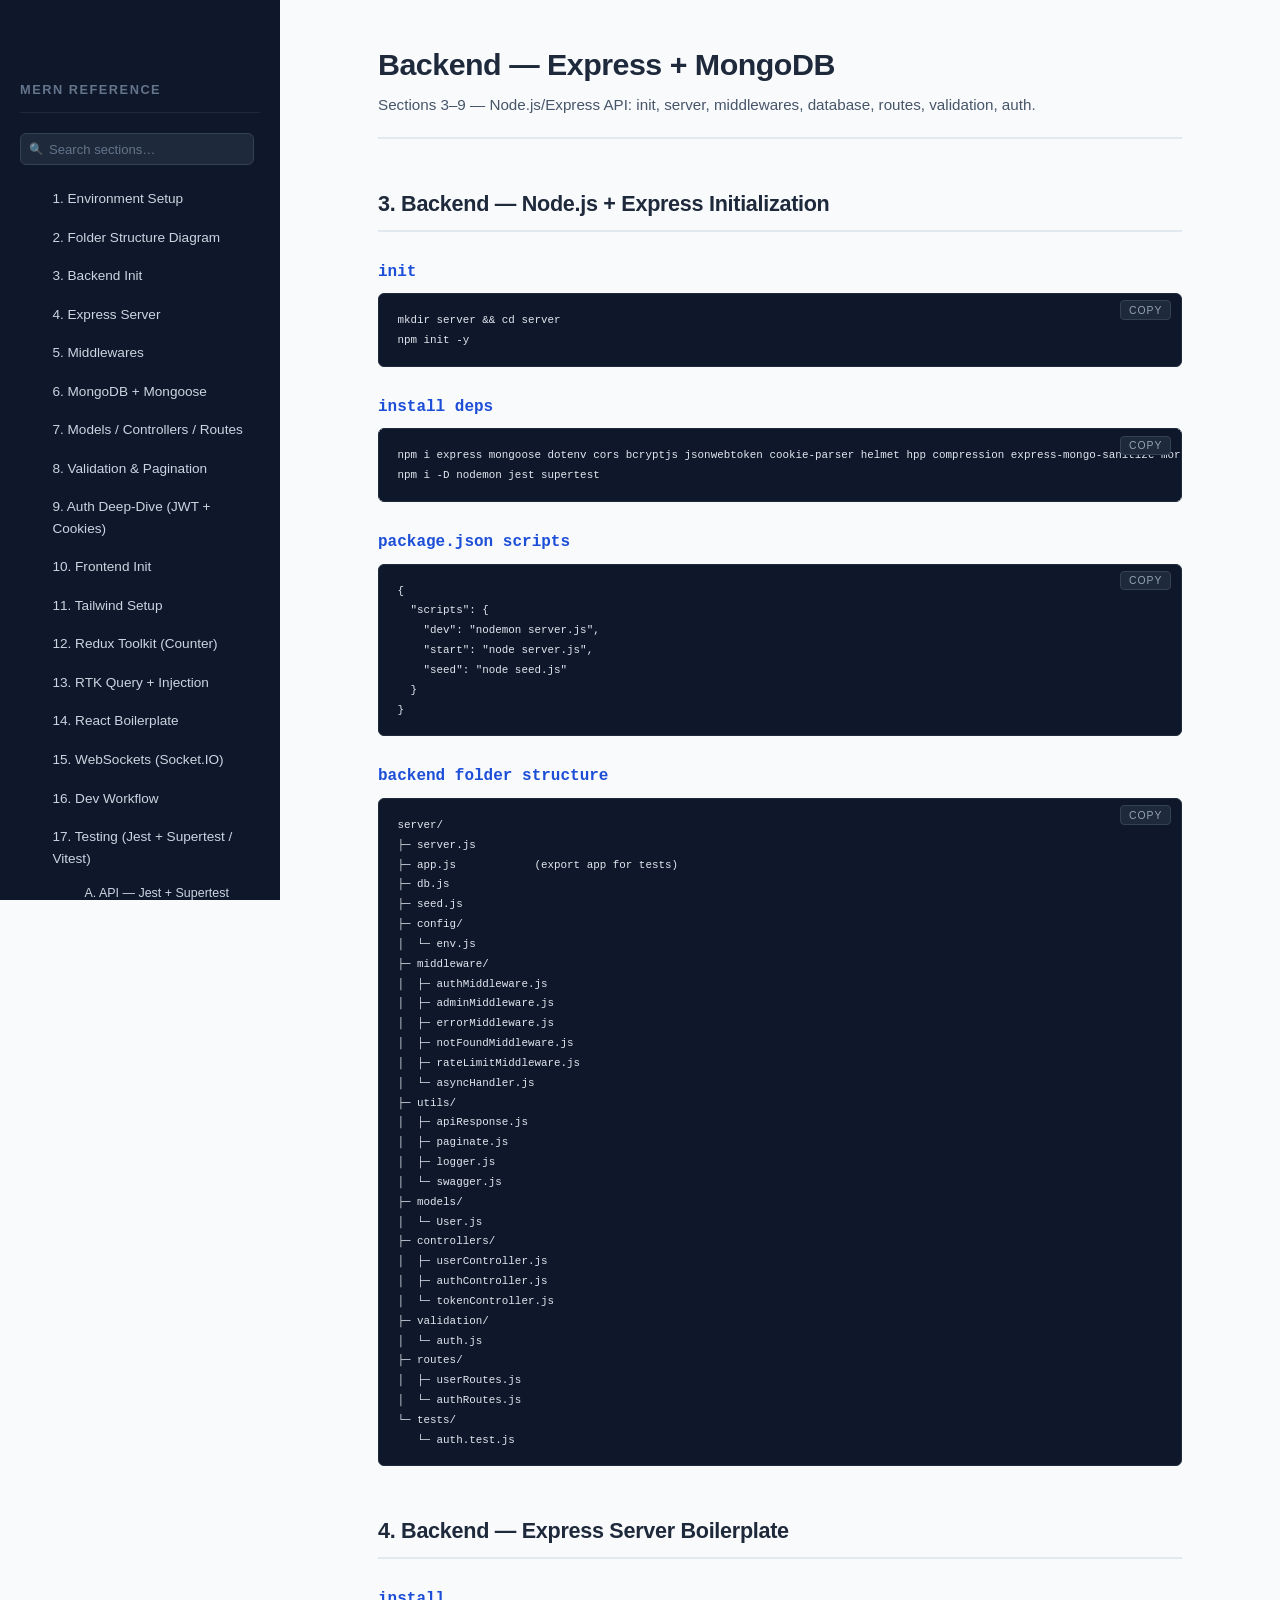
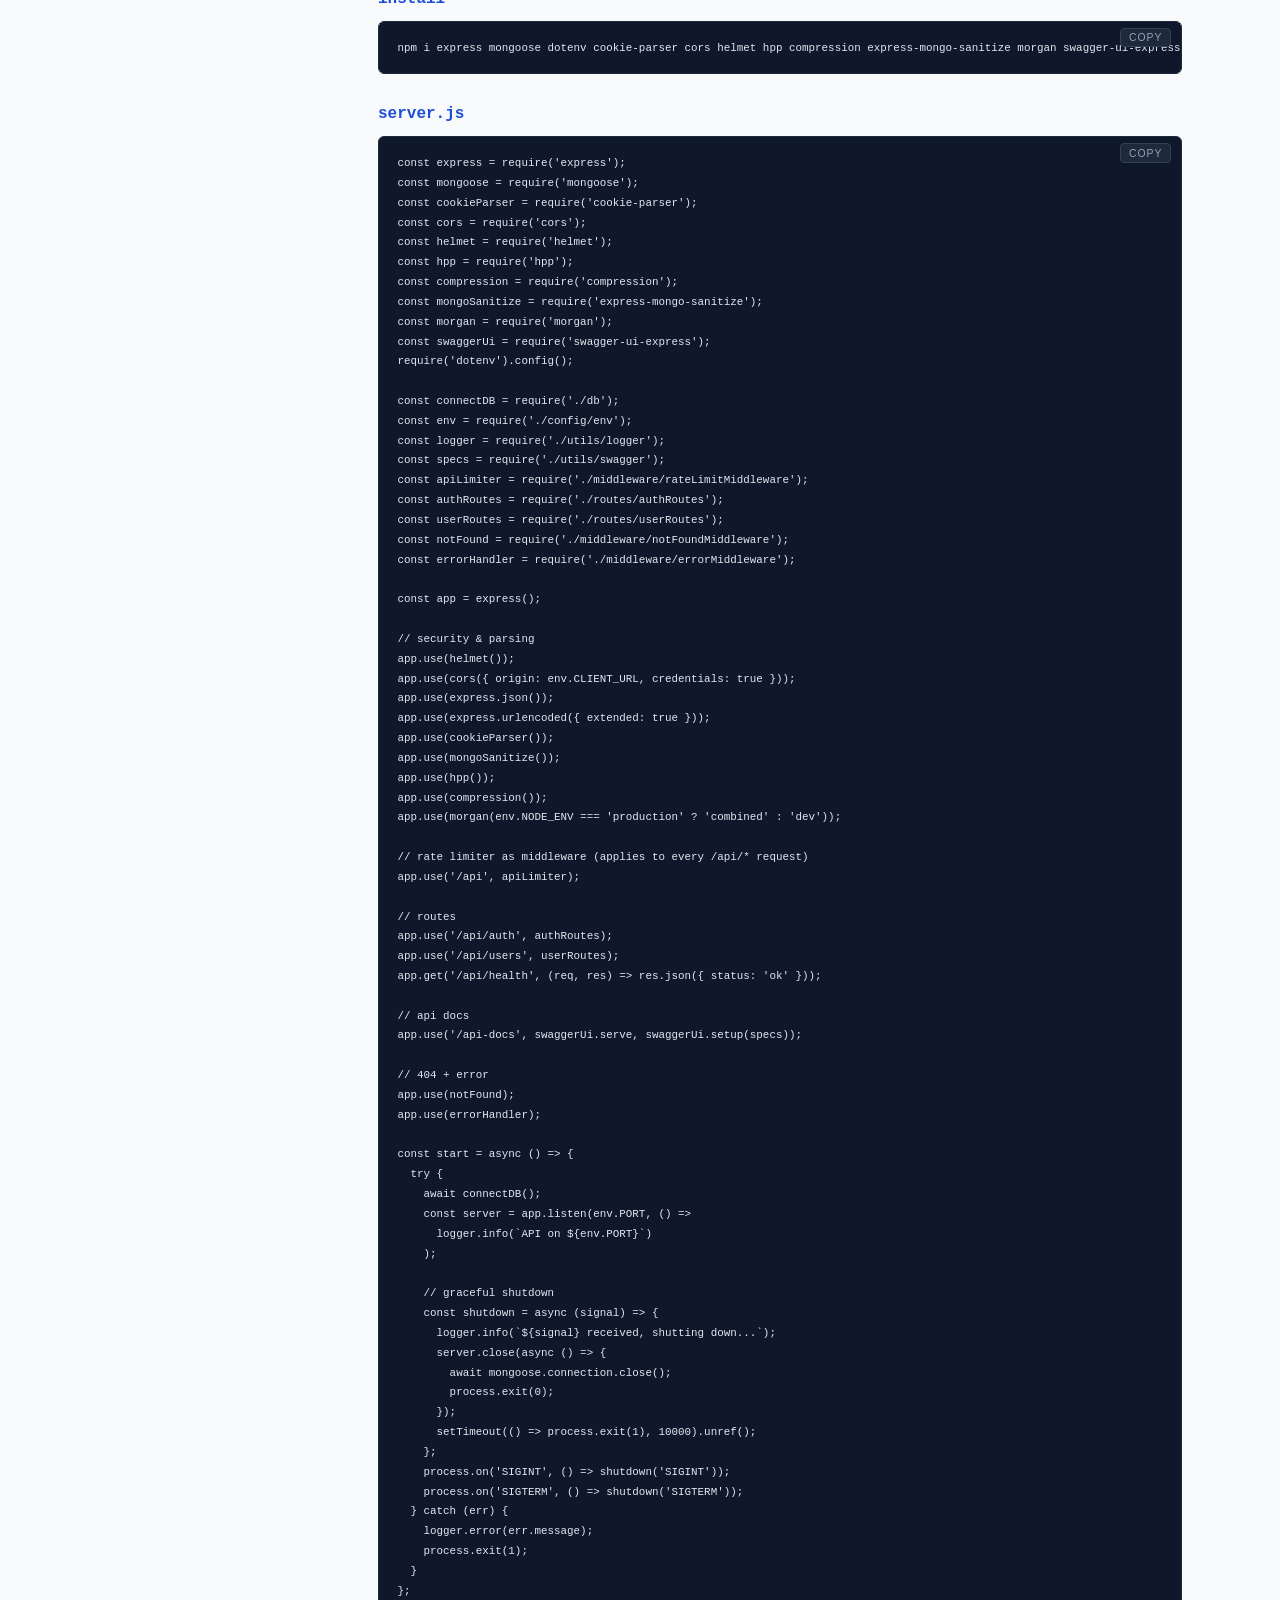
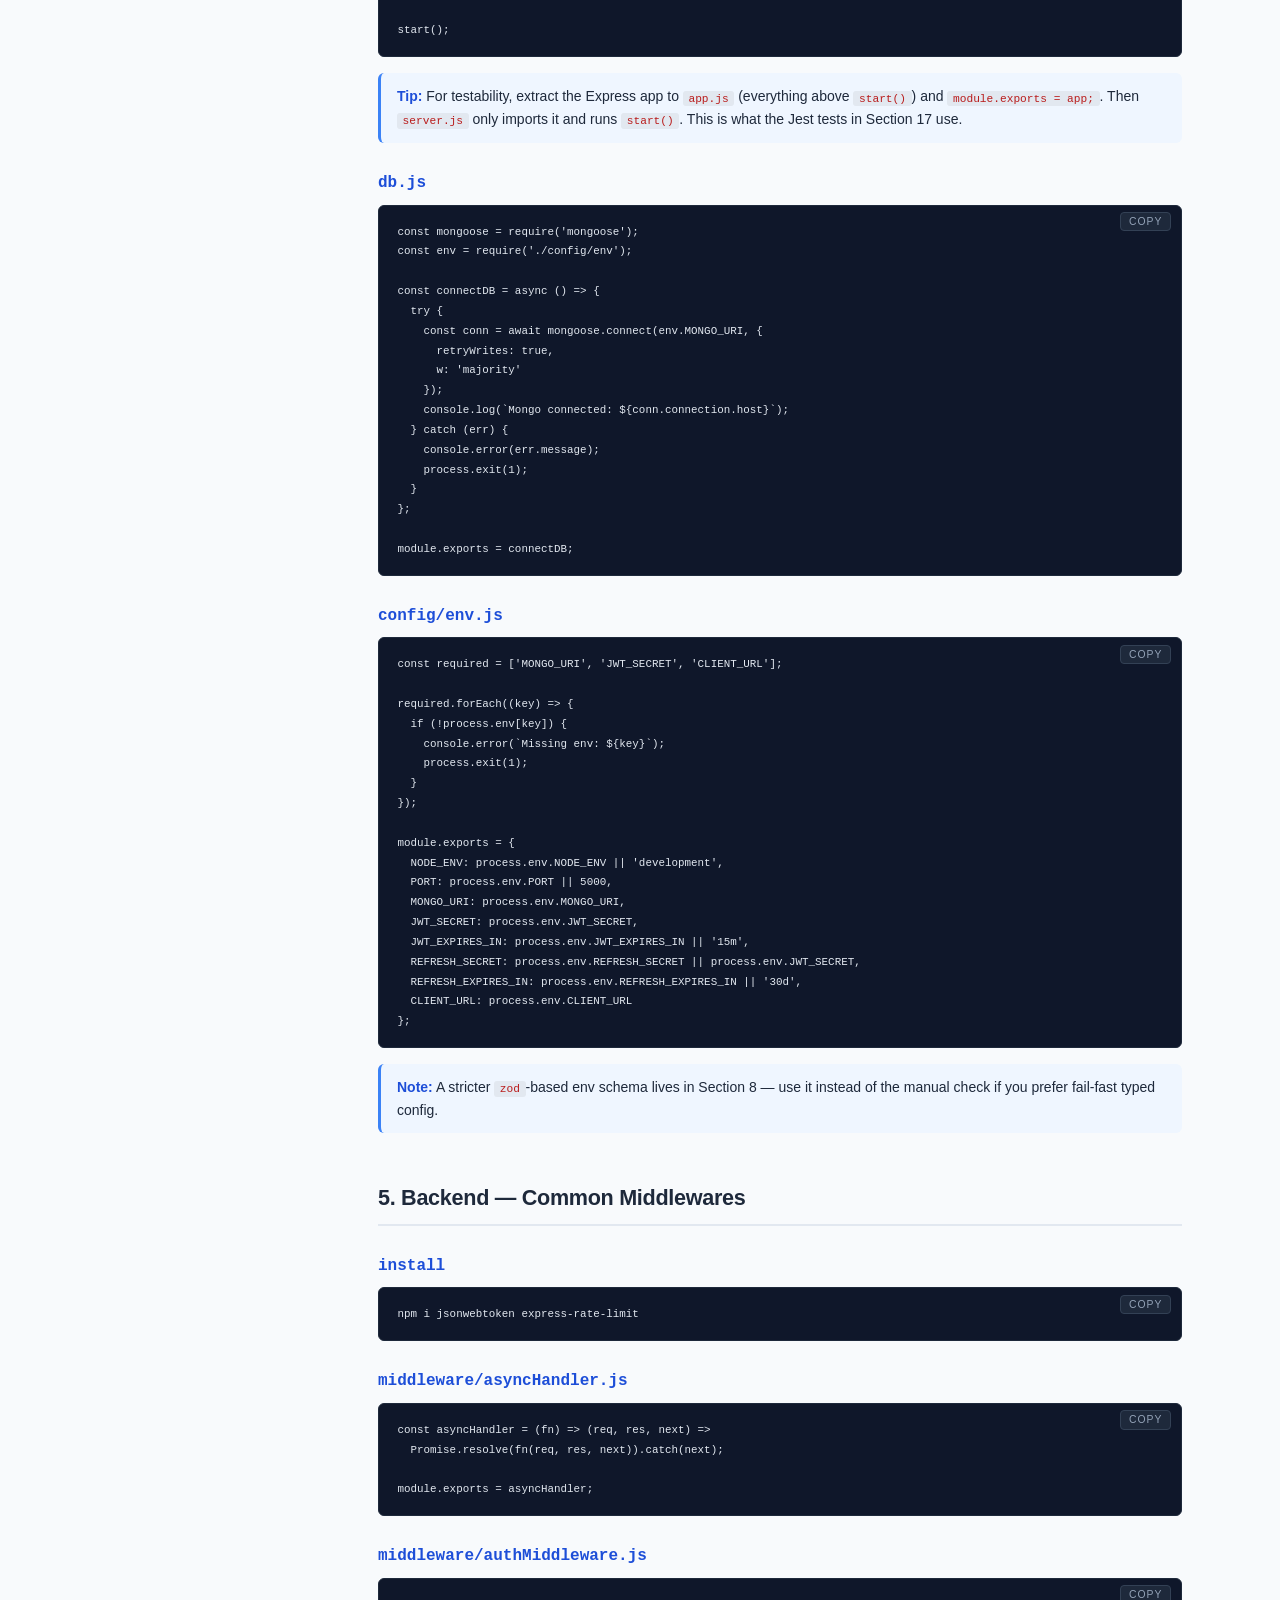
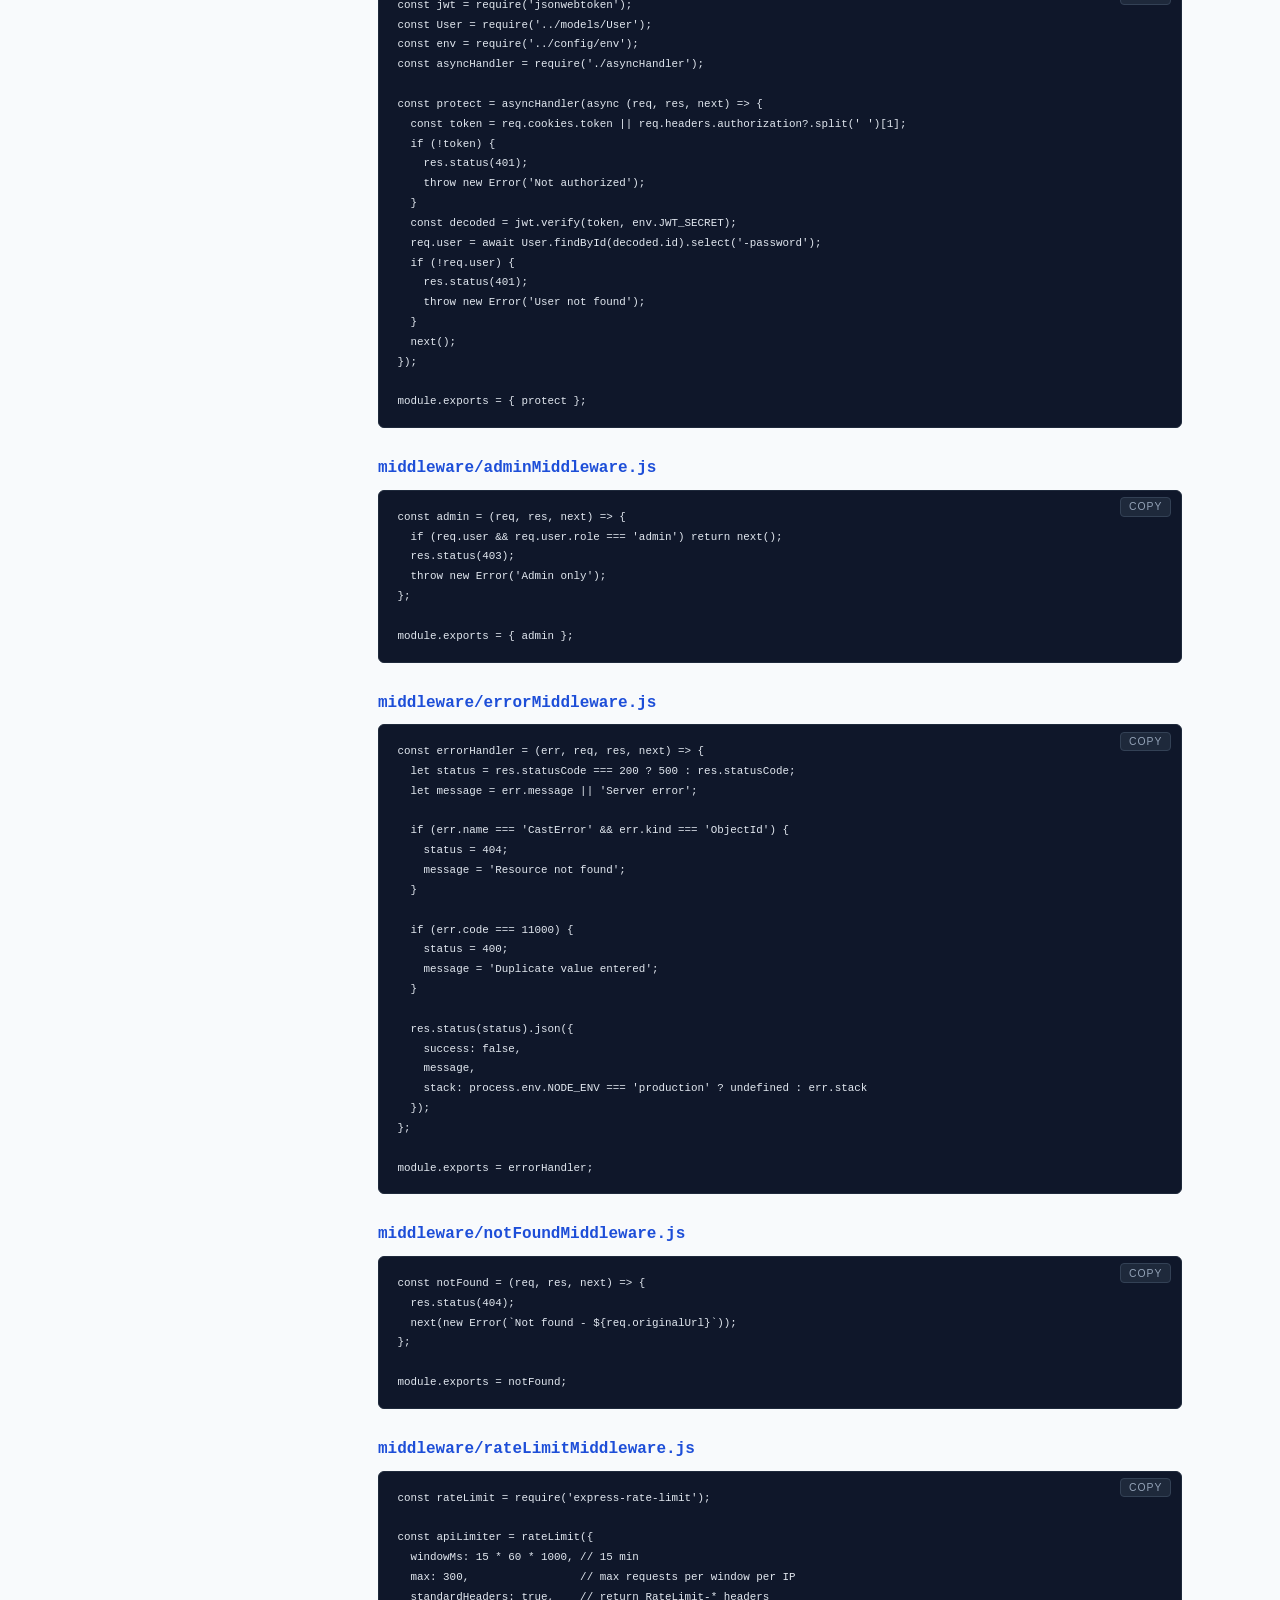
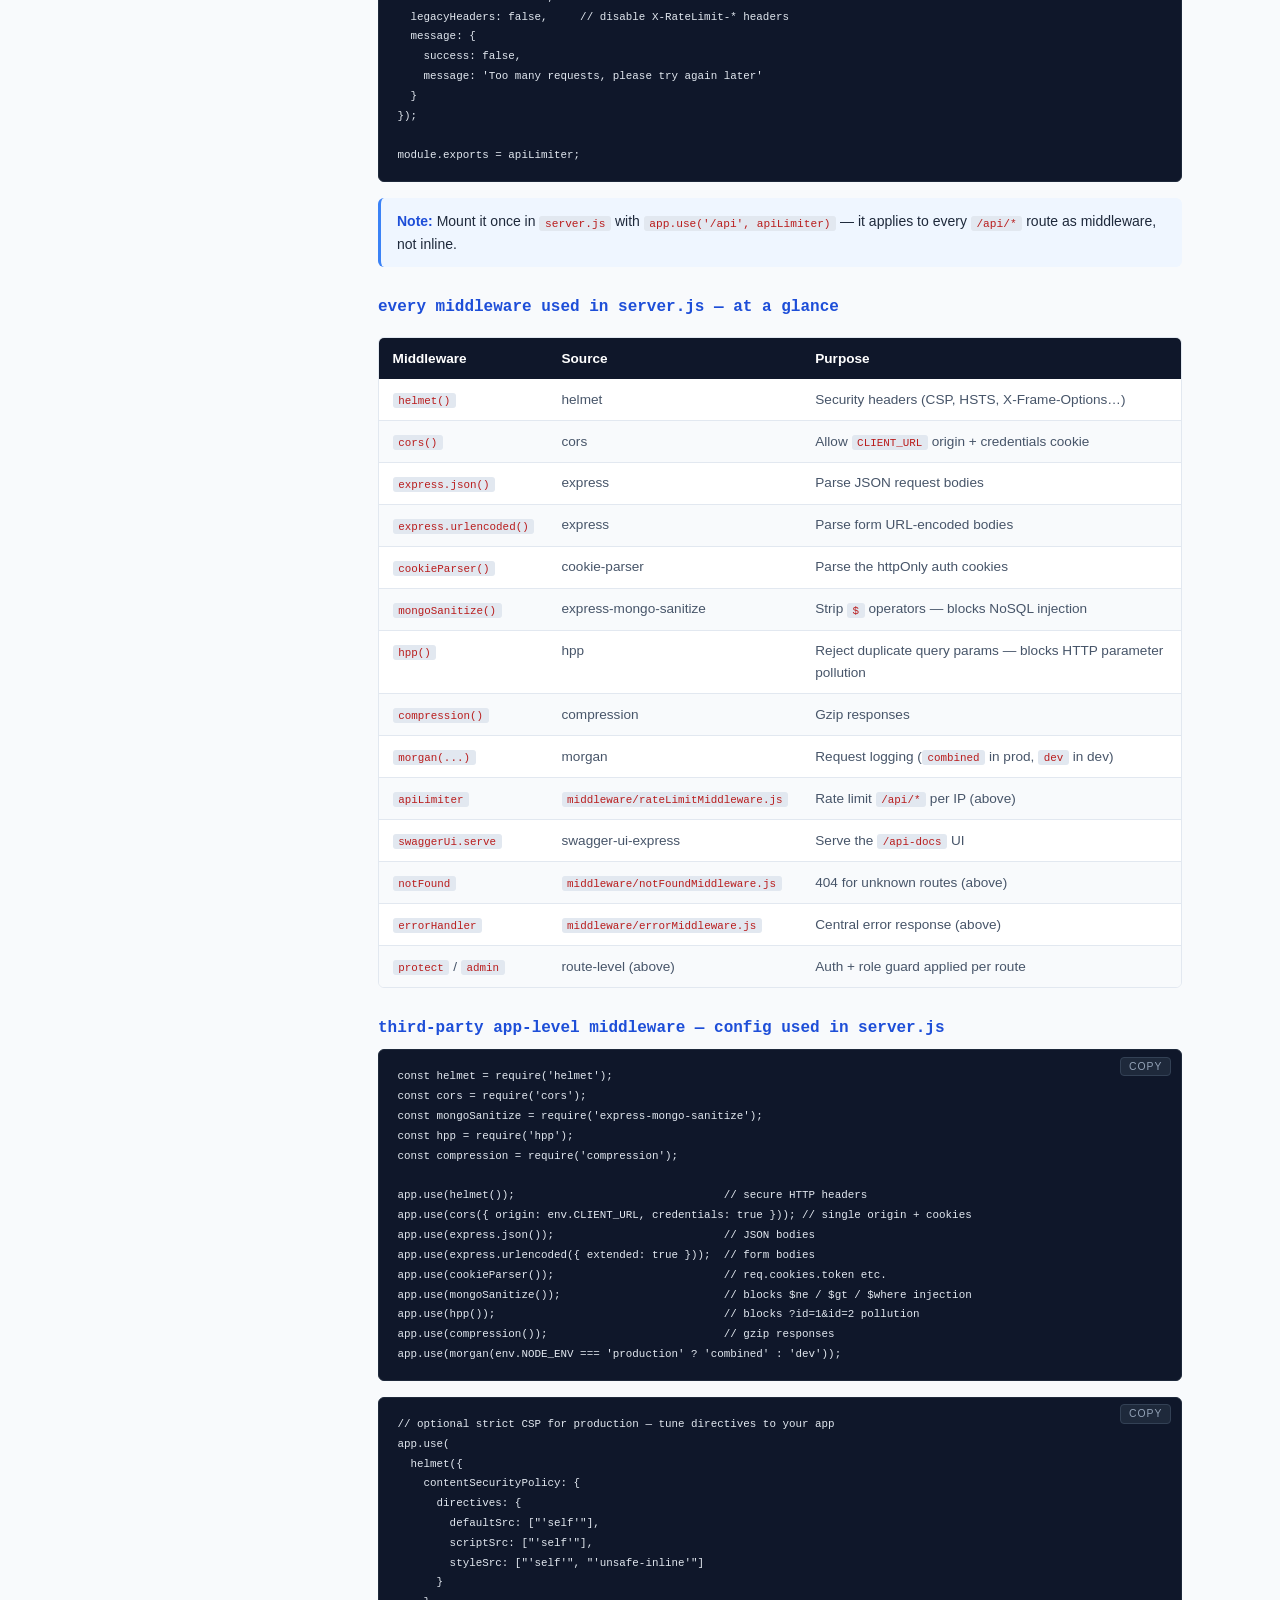
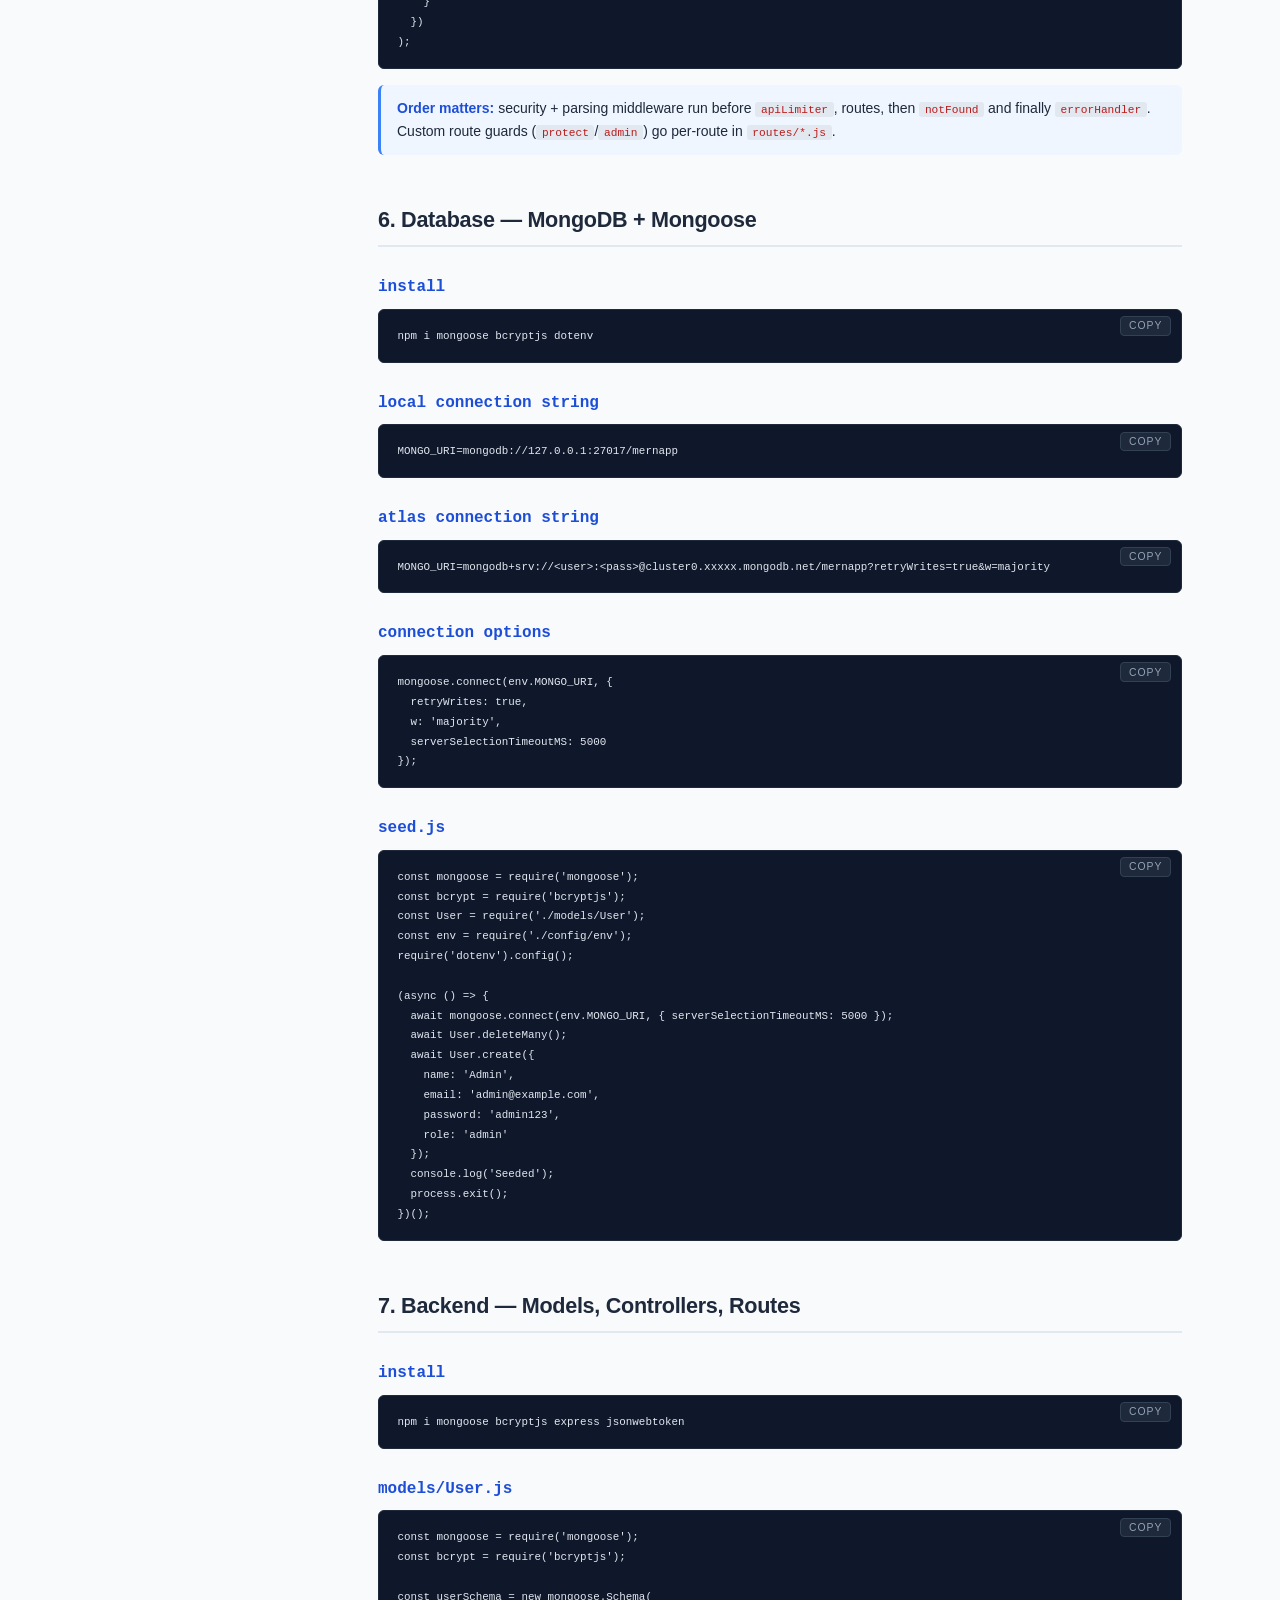
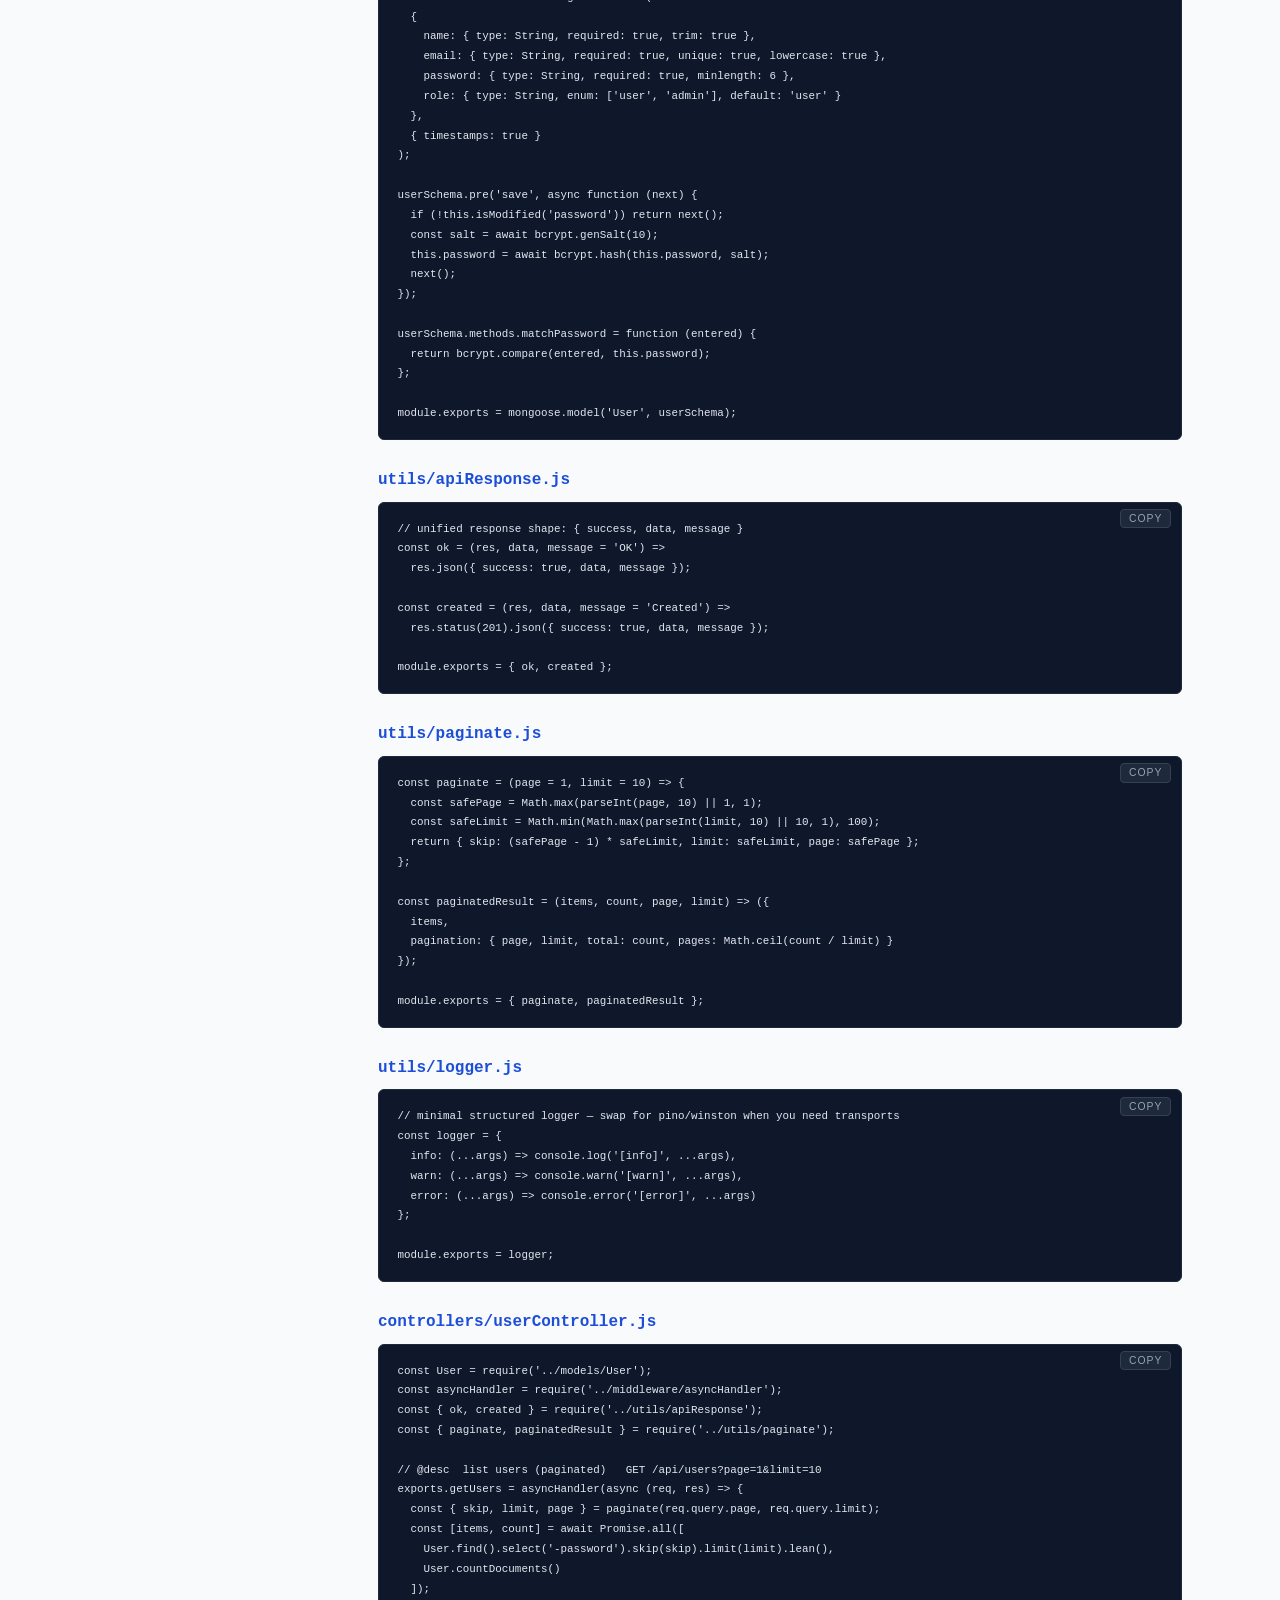
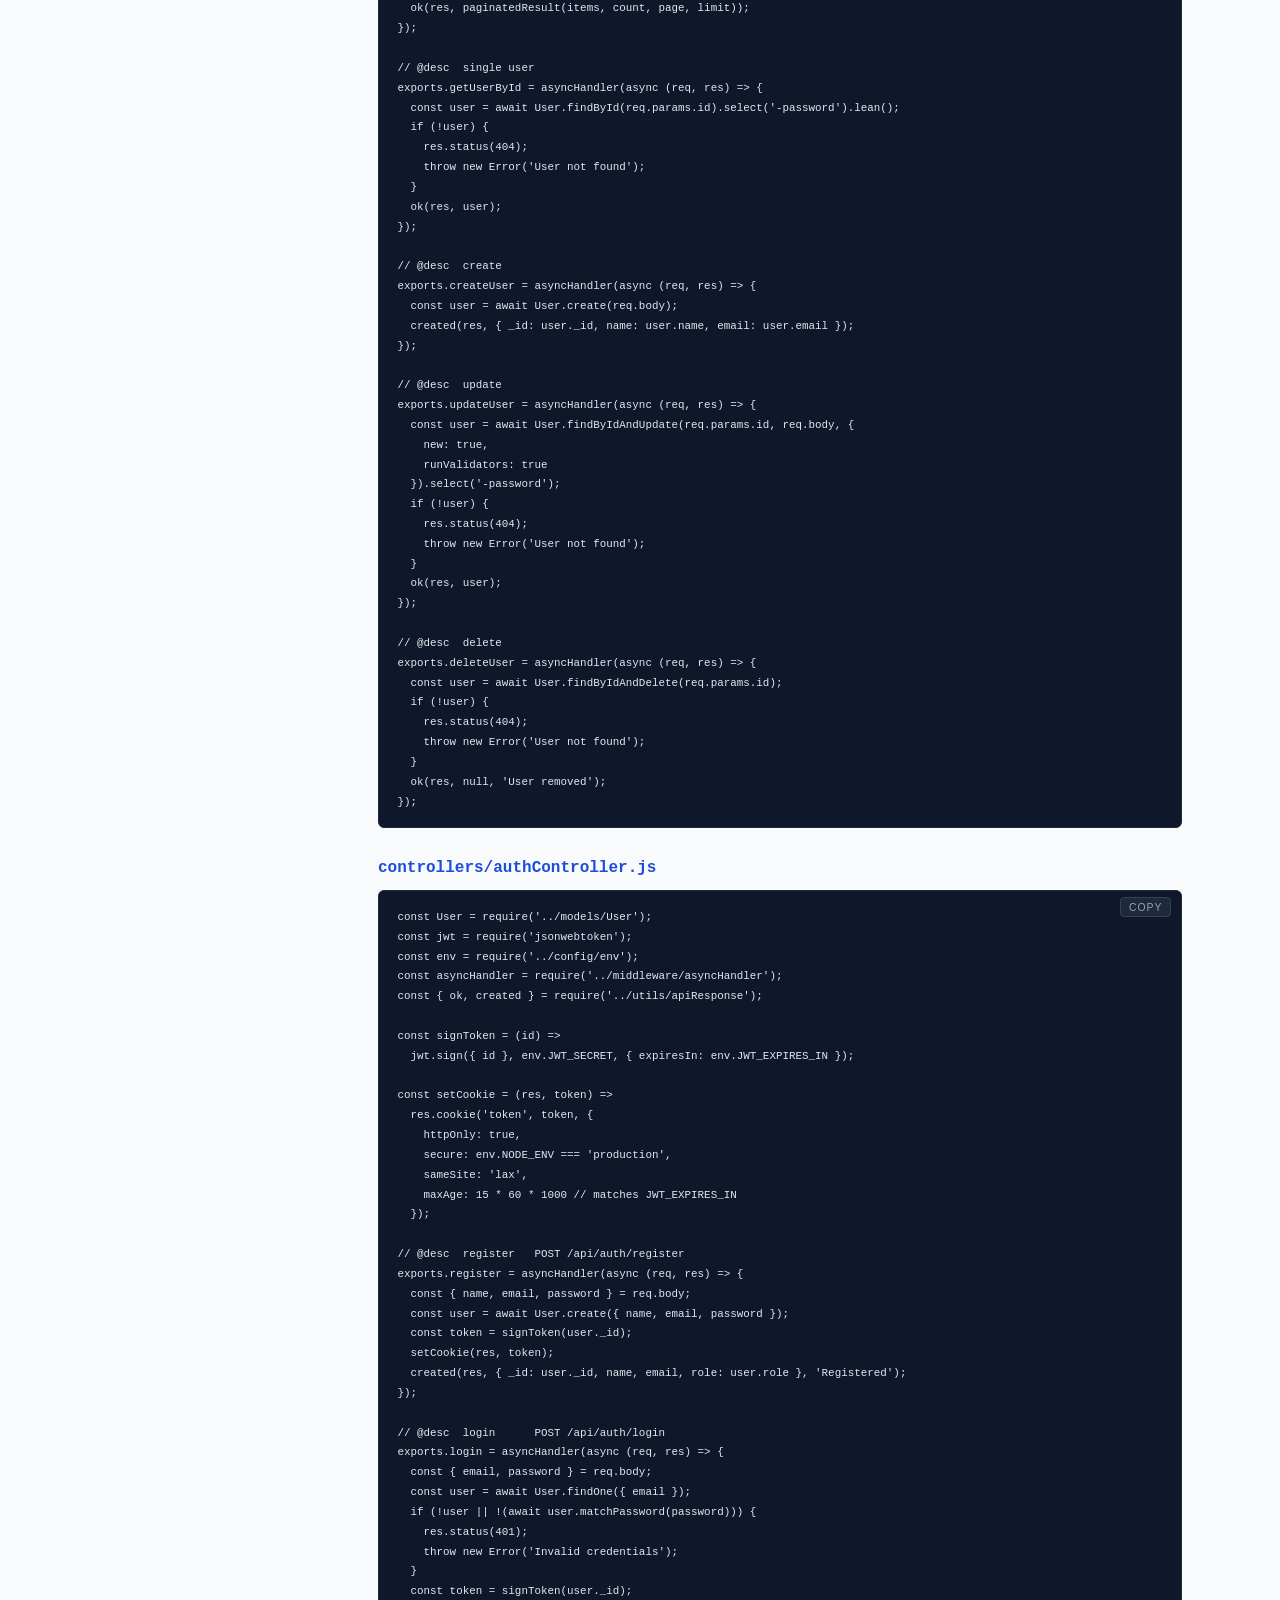
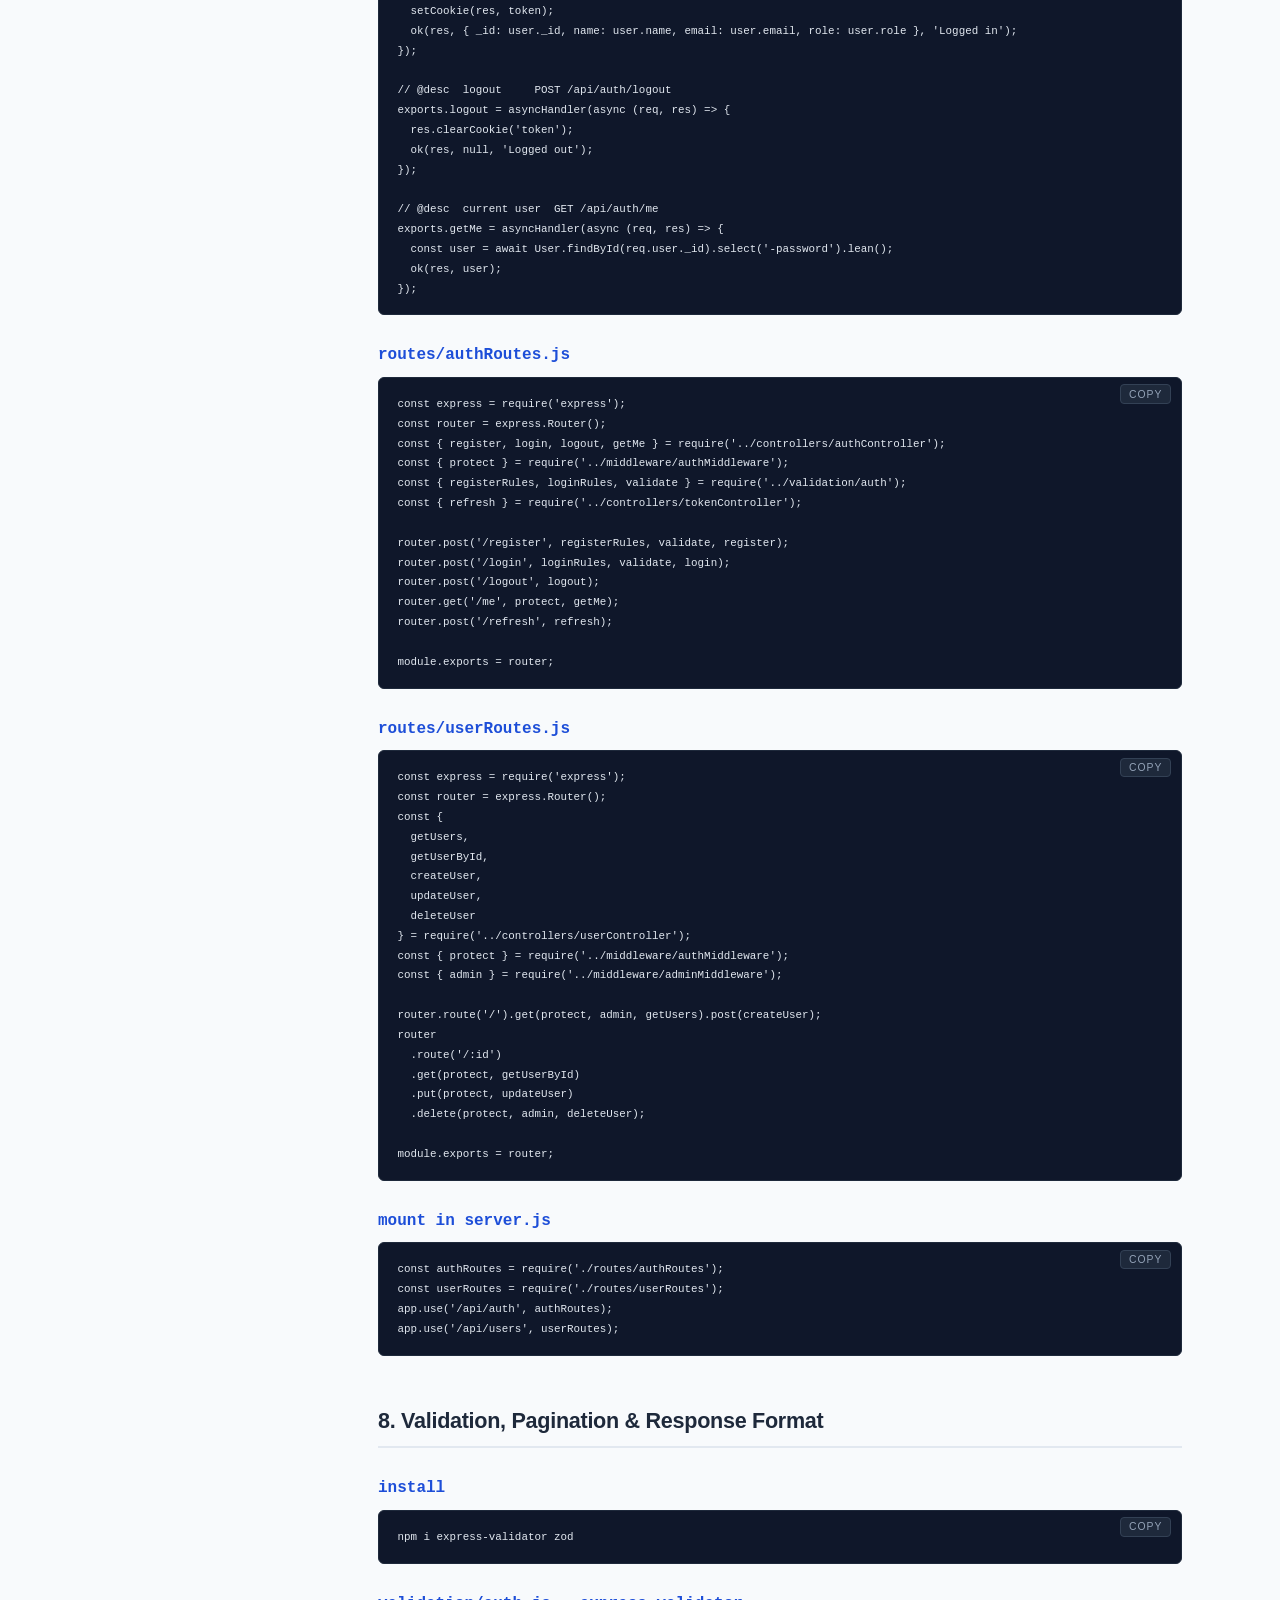
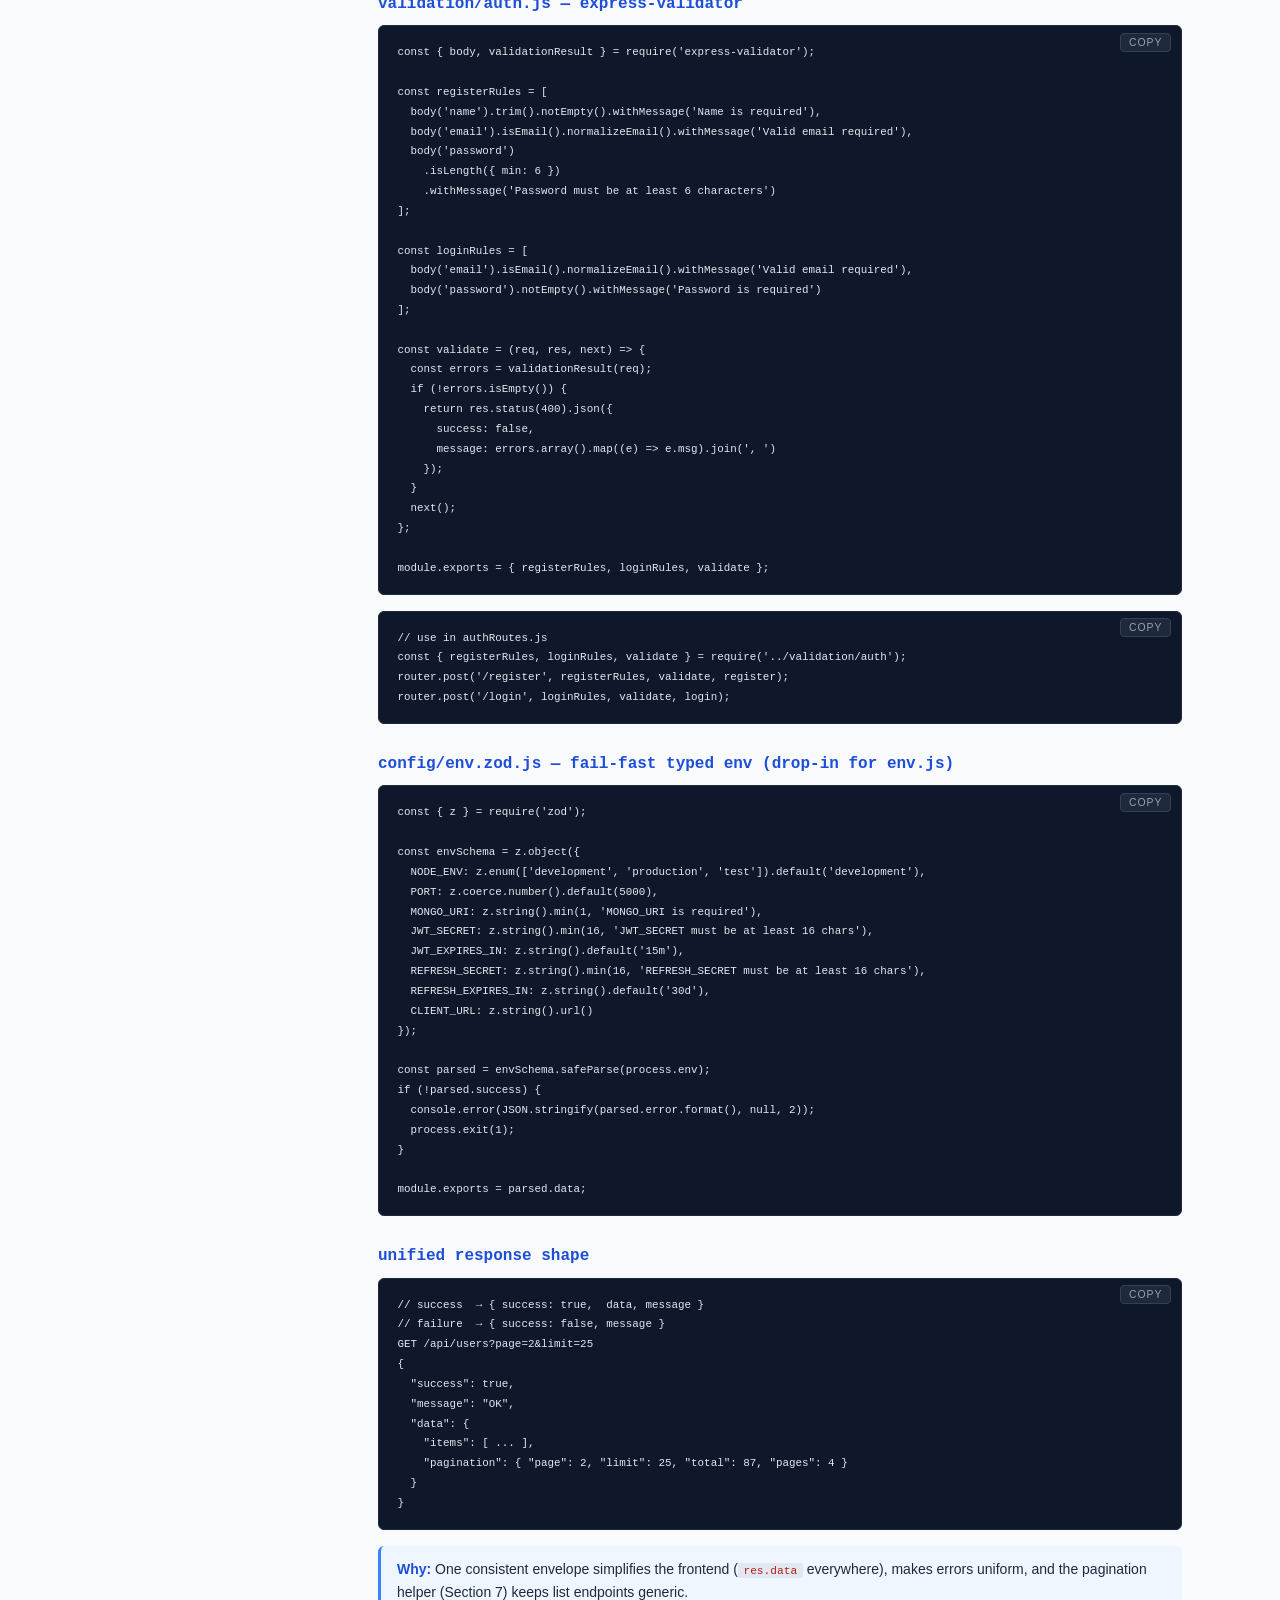
==== backend/backend.html @ 493d70dc "MERN reference site: hub + 4 section pages, shared css/js, Vitest testing, verify.js checker" ====
<!doctype html>
<html lang="en">
  <head>
    <meta charset="UTF-8" />
    <meta name="viewport" content="width=device-width, initial-scale=1.0" />
    <title>MERN Reference — Backend</title>
    <link rel="stylesheet" href="../css/styles.css" />
  </head>
  <body>
    <button class="menu-toggle" id="menuToggle" aria-label="Toggle navigation">
      ☰
    </button>
    <div class="overlay" id="overlay"></div>

    <nav class="sidebar" id="sidebar">
      <h2>MERN Reference</h2>
      <div class="search-wrap">
        <div class="search-field">
          <input
            type="search"
            id="navSearch"
            class="nav-search"
            placeholder="Search sections…"
            autocomplete="off"
            aria-label="Search sections"
          />
        </div>
        <span id="searchCount" class="search-count"></span>
      </div>
      <ul id="navList">
        <li><a href="../reference/reference.html#s1">1. Environment Setup</a></li>
        <li><a href="../reference/reference.html#s2">2. Folder Structure Diagram</a></li>
        <li><a href="../backend/backend.html#s3">3. Backend Init</a></li>
        <li><a href="../backend/backend.html#s4">4. Express Server</a></li>
        <li><a href="../backend/backend.html#s5">5. Middlewares</a></li>
        <li><a href="../backend/backend.html#s6">6. MongoDB + Mongoose</a></li>
        <li><a href="../backend/backend.html#s7">7. Models / Controllers / Routes</a></li>
        <li><a href="../backend/backend.html#s8">8. Validation &amp; Pagination</a></li>
        <li><a href="../backend/backend.html#s9">9. Auth Deep-Dive (JWT + Cookies)</a></li>
        <li><a href="../frontend/frontend.html#s10">10. Frontend Init</a></li>
        <li><a href="../frontend/frontend.html#s11">11. Tailwind Setup</a></li>
        <li><a href="../frontend/frontend.html#s12">12. Redux Toolkit (Counter)</a></li>
        <li><a href="../frontend/frontend.html#s13">13. RTK Query + Injection</a></li>
        <li><a href="../frontend/frontend.html#s14">14. React Boilerplate</a></li>
        <li><a href="../frontend/frontend.html#s15">15. WebSockets (Socket.IO)</a></li>
        <li><a href="../devops/devops.html#s16">16. Dev Workflow</a></li>
        <li>
          <a href="../devops/devops.html#s17">17. Testing (Jest + Supertest / Vitest)</a>
          <ul>
            <li><a href="../devops/devops.html#s17a">A. API — Jest + Supertest</a></li>
            <li><a href="../devops/devops.html#s17b">B. UI — Vitest + RTL</a></li>
          </ul>
        </li>
        <li>
          <a href="../reference/reference.html#s18">18. TypeScript Setup + Commands</a>
          <ul>
            <li><a href="../reference/reference.html#s18a">A. Node / Express (CommonJS)</a></li>
            <li><a href="../reference/reference.html#s18b">B. Vite (React / Vue)</a></li>
          </ul>
        </li>
        <li><a href="../devops/devops.html#s19">19. CI/CD + Docs</a></li>
        <li><a href="../devops/devops.html#s20">20. Docker Setup</a></li>
        <li><a href="../devops/devops.html#s21">21. VPS + Nginx + SSL</a></li>
        <li><a href="../devops/devops.html#s22">22. SSL &amp; Certificate Authority (CA)</a></li>
        <li><a href="../reference/reference.html#s23">23. Commands Cheat Sheet</a></li>
        <li><a href="../reference/reference.html#s24">24. Ubuntu Commands Cheat Sheet</a></li>
        <li><a href="../reference/reference.html#s25">25. Git &amp; GitHub</a></li>
      </ul>
      <p id="searchEmpty" class="search-empty" hidden>No sections match.</p>
      <p class="sidebar-home"><a href="../index.html">⌂ back to index</a></p>
    </nav>

    <main class="main-content">
      <h1>Backend — Express + MongoDB</h1>
      <p class="subtitle">Sections 3–9 — Node.js/Express API: init, server, middlewares, database, routes, validation, auth.</p>

      <!-- ==================== SECTION 3 ==================== -->
      <h2 id="s3">3. Backend — Node.js + Express Initialization</h2>

      <h3>init</h3>
      <pre><code>mkdir server &amp;&amp; cd server
npm init -y</code></pre>

      <h3>install deps</h3>
      <pre><code>npm i express mongoose dotenv cors bcryptjs jsonwebtoken cookie-parser helmet hpp compression express-mongo-sanitize morgan express-rate-limit express-validator swagger-jsdoc swagger-ui-express
npm i -D nodemon jest supertest</code></pre>

      <h3>package.json scripts</h3>
      <pre><code>{
  "scripts": {
    "dev": "nodemon server.js",
    "start": "node server.js",
    "seed": "node seed.js"
  }
}</code></pre>

      <h3>backend folder structure</h3>
      <pre><code>server/
├─ server.js
├─ app.js            (export app for tests)
├─ db.js
├─ seed.js
├─ config/
│  └─ env.js
├─ middleware/
│  ├─ authMiddleware.js
│  ├─ adminMiddleware.js
│  ├─ errorMiddleware.js
│  ├─ notFoundMiddleware.js
│  ├─ rateLimitMiddleware.js
│  └─ asyncHandler.js
├─ utils/
│  ├─ apiResponse.js
│  ├─ paginate.js
│  ├─ logger.js
│  └─ swagger.js
├─ models/
│  └─ User.js
├─ controllers/
│  ├─ userController.js
│  ├─ authController.js
│  └─ tokenController.js
├─ validation/
│  └─ auth.js
├─ routes/
│  ├─ userRoutes.js
│  └─ authRoutes.js
└─ tests/
   └─ auth.test.js</code></pre>

      <!-- ==================== SECTION 4 ==================== -->
      <h2 id="s4">4. Backend — Express Server Boilerplate</h2>

      <h3>install</h3>
      <pre><code>npm i express mongoose dotenv cookie-parser cors helmet hpp compression express-mongo-sanitize morgan swagger-ui-express</code></pre>

      <h3>server.js</h3>
      <pre><code>const express = require('express');
const mongoose = require('mongoose');
const cookieParser = require('cookie-parser');
const cors = require('cors');
const helmet = require('helmet');
const hpp = require('hpp');
const compression = require('compression');
const mongoSanitize = require('express-mongo-sanitize');
const morgan = require('morgan');
const swaggerUi = require('swagger-ui-express');
require('dotenv').config();

const connectDB = require('./db');
const env = require('./config/env');
const logger = require('./utils/logger');
const specs = require('./utils/swagger');
const apiLimiter = require('./middleware/rateLimitMiddleware');
const authRoutes = require('./routes/authRoutes');
const userRoutes = require('./routes/userRoutes');
const notFound = require('./middleware/notFoundMiddleware');
const errorHandler = require('./middleware/errorMiddleware');

const app = express();

// security &amp; parsing
app.use(helmet());
app.use(cors({ origin: env.CLIENT_URL, credentials: true }));
app.use(express.json());
app.use(express.urlencoded({ extended: true }));
app.use(cookieParser());
app.use(mongoSanitize());
app.use(hpp());
app.use(compression());
app.use(morgan(env.NODE_ENV === 'production' ? 'combined' : 'dev'));

// rate limiter as middleware (applies to every /api/* request)
app.use('/api', apiLimiter);

// routes
app.use('/api/auth', authRoutes);
app.use('/api/users', userRoutes);
app.get('/api/health', (req, res) =&gt; res.json({ status: 'ok' }));

// api docs
app.use('/api-docs', swaggerUi.serve, swaggerUi.setup(specs));

// 404 + error
app.use(notFound);
app.use(errorHandler);

const start = async () =&gt; {
  try {
    await connectDB();
    const server = app.listen(env.PORT, () =&gt;
      logger.info(`API on ${env.PORT}`)
    );

    // graceful shutdown
    const shutdown = async (signal) =&gt; {
      logger.info(`${signal} received, shutting down...`);
      server.close(async () =&gt; {
        await mongoose.connection.close();
        process.exit(0);
      });
      setTimeout(() =&gt; process.exit(1), 10000).unref();
    };
    process.on('SIGINT', () =&gt; shutdown('SIGINT'));
    process.on('SIGTERM', () =&gt; shutdown('SIGTERM'));
  } catch (err) {
    logger.error(err.message);
    process.exit(1);
  }
};

start();</code></pre>

      <div class="callout">
        <strong>Tip:</strong> For testability, extract the Express app to
        <code>app.js</code> (everything above <code>start()</code>) and
        <code>module.exports = app;</code>. Then <code>server.js</code> only
        imports it and runs <code>start()</code>. This is what the Jest tests in
        Section 17 use.
      </div>

      <h3>db.js</h3>
      <pre><code>const mongoose = require('mongoose');
const env = require('./config/env');

const connectDB = async () =&gt; {
  try {
    const conn = await mongoose.connect(env.MONGO_URI, {
      retryWrites: true,
      w: 'majority'
    });
    console.log(`Mongo connected: ${conn.connection.host}`);
  } catch (err) {
    console.error(err.message);
    process.exit(1);
  }
};

module.exports = connectDB;</code></pre>

      <h3>config/env.js</h3>
      <pre><code>const required = ['MONGO_URI', 'JWT_SECRET', 'CLIENT_URL'];

required.forEach((key) =&gt; {
  if (!process.env[key]) {
    console.error(`Missing env: ${key}`);
    process.exit(1);
  }
});

module.exports = {
  NODE_ENV: process.env.NODE_ENV || 'development',
  PORT: process.env.PORT || 5000,
  MONGO_URI: process.env.MONGO_URI,
  JWT_SECRET: process.env.JWT_SECRET,
  JWT_EXPIRES_IN: process.env.JWT_EXPIRES_IN || '15m',
  REFRESH_SECRET: process.env.REFRESH_SECRET || process.env.JWT_SECRET,
  REFRESH_EXPIRES_IN: process.env.REFRESH_EXPIRES_IN || '30d',
  CLIENT_URL: process.env.CLIENT_URL
};</code></pre>

      <div class="callout">
        <strong>Note:</strong> A stricter <code>zod</code>-based env schema
        lives in Section 8 — use it instead of the manual check if you prefer
        fail-fast typed config.
      </div>

      <!-- ==================== SECTION 5 ==================== -->
      <h2 id="s5">5. Backend — Common Middlewares</h2>

      <h3>install</h3>
      <pre><code>npm i jsonwebtoken express-rate-limit</code></pre>

      <h3>middleware/asyncHandler.js</h3>
      <pre><code>const asyncHandler = (fn) =&gt; (req, res, next) =&gt;
  Promise.resolve(fn(req, res, next)).catch(next);

module.exports = asyncHandler;</code></pre>

      <h3>middleware/authMiddleware.js</h3>
      <pre><code>const jwt = require('jsonwebtoken');
const User = require('../models/User');
const env = require('../config/env');
const asyncHandler = require('./asyncHandler');

const protect = asyncHandler(async (req, res, next) =&gt; {
  const token = req.cookies.token || req.headers.authorization?.split(' ')[1];
  if (!token) {
    res.status(401);
    throw new Error('Not authorized');
  }
  const decoded = jwt.verify(token, env.JWT_SECRET);
  req.user = await User.findById(decoded.id).select('-password');
  if (!req.user) {
    res.status(401);
    throw new Error('User not found');
  }
  next();
});

module.exports = { protect };</code></pre>

      <h3>middleware/adminMiddleware.js</h3>
      <pre><code>const admin = (req, res, next) =&gt; {
  if (req.user &amp;&amp; req.user.role === 'admin') return next();
  res.status(403);
  throw new Error('Admin only');
};

module.exports = { admin };</code></pre>

      <h3>middleware/errorMiddleware.js</h3>
      <pre><code>const errorHandler = (err, req, res, next) =&gt; {
  let status = res.statusCode === 200 ? 500 : res.statusCode;
  let message = err.message || 'Server error';

  if (err.name === 'CastError' &amp;&amp; err.kind === 'ObjectId') {
    status = 404;
    message = 'Resource not found';
  }

  if (err.code === 11000) {
    status = 400;
    message = 'Duplicate value entered';
  }

  res.status(status).json({
    success: false,
    message,
    stack: process.env.NODE_ENV === 'production' ? undefined : err.stack
  });
};

module.exports = errorHandler;</code></pre>

      <h3>middleware/notFoundMiddleware.js</h3>
      <pre><code>const notFound = (req, res, next) =&gt; {
  res.status(404);
  next(new Error(`Not found - ${req.originalUrl}`));
};

module.exports = notFound;</code></pre>

      <h3>middleware/rateLimitMiddleware.js</h3>
      <pre><code>const rateLimit = require('express-rate-limit');

const apiLimiter = rateLimit({
  windowMs: 15 * 60 * 1000, // 15 min
  max: 300,                 // max requests per window per IP
  standardHeaders: true,    // return RateLimit-* headers
  legacyHeaders: false,     // disable X-RateLimit-* headers
  message: {
    success: false,
    message: 'Too many requests, please try again later'
  }
});

module.exports = apiLimiter;</code></pre>

      <div class="callout">
        <strong>Note:</strong> Mount it once in <code>server.js</code> with
        <code>app.use('/api', apiLimiter)</code> — it applies to every
        <code>/api/*</code> route as middleware, not inline.
      </div>

      <h3>every middleware used in server.js — at a glance</h3>
      <div class="table-wrapper">
        <table>
          <thead>
            <tr>
              <th>Middleware</th>
              <th>Source</th>
              <th>Purpose</th>
            </tr>
          </thead>
          <tbody>
            <tr>
              <td><code>helmet()</code></td>
              <td>helmet</td>
              <td>Security headers (CSP, HSTS, X-Frame-Options…)</td>
            </tr>
            <tr>
              <td><code>cors()</code></td>
              <td>cors</td>
              <td>Allow <code>CLIENT_URL</code> origin + credentials cookie</td>
            </tr>
            <tr>
              <td><code>express.json()</code></td>
              <td>express</td>
              <td>Parse JSON request bodies</td>
            </tr>
            <tr>
              <td><code>express.urlencoded()</code></td>
              <td>express</td>
              <td>Parse form URL-encoded bodies</td>
            </tr>
            <tr>
              <td><code>cookieParser()</code></td>
              <td>cookie-parser</td>
              <td>Parse the httpOnly auth cookies</td>
            </tr>
            <tr>
              <td><code>mongoSanitize()</code></td>
              <td>express-mongo-sanitize</td>
              <td>Strip <code>$</code> operators — blocks NoSQL injection</td>
            </tr>
            <tr>
              <td><code>hpp()</code></td>
              <td>hpp</td>
              <td>
                Reject duplicate query params — blocks HTTP parameter pollution
              </td>
            </tr>
            <tr>
              <td><code>compression()</code></td>
              <td>compression</td>
              <td>Gzip responses</td>
            </tr>
            <tr>
              <td><code>morgan(...)</code></td>
              <td>morgan</td>
              <td>
                Request logging (<code>combined</code> in prod,
                <code>dev</code> in dev)
              </td>
            </tr>
            <tr>
              <td><code>apiLimiter</code></td>
              <td><code>middleware/rateLimitMiddleware.js</code></td>
              <td>Rate limit <code>/api/*</code> per IP (above)</td>
            </tr>
            <tr>
              <td><code>swaggerUi.serve</code></td>
              <td>swagger-ui-express</td>
              <td>Serve the <code>/api-docs</code> UI</td>
            </tr>
            <tr>
              <td><code>notFound</code></td>
              <td><code>middleware/notFoundMiddleware.js</code></td>
              <td>404 for unknown routes (above)</td>
            </tr>
            <tr>
              <td><code>errorHandler</code></td>
              <td><code>middleware/errorMiddleware.js</code></td>
              <td>Central error response (above)</td>
            </tr>
            <tr>
              <td><code>protect</code> / <code>admin</code></td>
              <td>route-level (above)</td>
              <td>Auth + role guard applied per route</td>
            </tr>
          </tbody>
        </table>
      </div>

      <h3>third-party app-level middleware — config used in server.js</h3>
      <pre><code>const helmet = require('helmet');
const cors = require('cors');
const mongoSanitize = require('express-mongo-sanitize');
const hpp = require('hpp');
const compression = require('compression');

app.use(helmet());                                // secure HTTP headers
app.use(cors({ origin: env.CLIENT_URL, credentials: true })); // single origin + cookies
app.use(express.json());                          // JSON bodies
app.use(express.urlencoded({ extended: true }));  // form bodies
app.use(cookieParser());                          // req.cookies.token etc.
app.use(mongoSanitize());                         // blocks $ne / $gt / $where injection
app.use(hpp());                                   // blocks ?id=1&amp;id=2 pollution
app.use(compression());                           // gzip responses
app.use(morgan(env.NODE_ENV === 'production' ? 'combined' : 'dev'));</code></pre>

      <pre><code>// optional strict CSP for production — tune directives to your app
app.use(
  helmet({
    contentSecurityPolicy: {
      directives: {
        defaultSrc: ["'self'"],
        scriptSrc: ["'self'"],
        styleSrc: ["'self'", "'unsafe-inline'"]
      }
    }
  })
);</code></pre>

      <div class="callout">
        <strong>Order matters:</strong> security + parsing middleware run before
        <code>apiLimiter</code>, routes, then <code>notFound</code> and finally
        <code>errorHandler</code>. Custom route guards
        (<code>protect</code>/<code>admin</code>) go per-route in
        <code>routes/*.js</code>.
      </div>

      <!-- ==================== SECTION 6 ==================== -->
      <h2 id="s6">6. Database — MongoDB + Mongoose</h2>

      <h3>install</h3>
      <pre><code>npm i mongoose bcryptjs dotenv</code></pre>

      <h3>local connection string</h3>
      <pre><code>MONGO_URI=mongodb://127.0.0.1:27017/mernapp</code></pre>

      <h3>atlas connection string</h3>
      <pre><code>MONGO_URI=mongodb+srv://&lt;user&gt;:&lt;pass&gt;@cluster0.xxxxx.mongodb.net/mernapp?retryWrites=true&amp;w=majority</code></pre>

      <h3>connection options</h3>
      <pre><code>mongoose.connect(env.MONGO_URI, {
  retryWrites: true,
  w: 'majority',
  serverSelectionTimeoutMS: 5000
});</code></pre>

      <h3>seed.js</h3>
      <pre><code>const mongoose = require('mongoose');
const bcrypt = require('bcryptjs');
const User = require('./models/User');
const env = require('./config/env');
require('dotenv').config();

(async () =&gt; {
  await mongoose.connect(env.MONGO_URI, { serverSelectionTimeoutMS: 5000 });
  await User.deleteMany();
  await User.create({
    name: 'Admin',
    email: 'admin@example.com',
    password: 'admin123',
    role: 'admin'
  });
  console.log('Seeded');
  process.exit();
})();</code></pre>

      <!-- ==================== SECTION 7 ==================== -->
      <h2 id="s7">7. Backend — Models, Controllers, Routes</h2>

      <h3>install</h3>
      <pre><code>npm i mongoose bcryptjs express jsonwebtoken</code></pre>

      <h3>models/User.js</h3>
      <pre><code>const mongoose = require('mongoose');
const bcrypt = require('bcryptjs');

const userSchema = new mongoose.Schema(
  {
    name: { type: String, required: true, trim: true },
    email: { type: String, required: true, unique: true, lowercase: true },
    password: { type: String, required: true, minlength: 6 },
    role: { type: String, enum: ['user', 'admin'], default: 'user' }
  },
  { timestamps: true }
);

userSchema.pre('save', async function (next) {
  if (!this.isModified('password')) return next();
  const salt = await bcrypt.genSalt(10);
  this.password = await bcrypt.hash(this.password, salt);
  next();
});

userSchema.methods.matchPassword = function (entered) {
  return bcrypt.compare(entered, this.password);
};

module.exports = mongoose.model('User', userSchema);</code></pre>

      <h3>utils/apiResponse.js</h3>
      <pre><code>// unified response shape: { success, data, message }
const ok = (res, data, message = 'OK') =&gt;
  res.json({ success: true, data, message });

const created = (res, data, message = 'Created') =&gt;
  res.status(201).json({ success: true, data, message });

module.exports = { ok, created };</code></pre>

      <h3>utils/paginate.js</h3>
      <pre><code>const paginate = (page = 1, limit = 10) =&gt; {
  const safePage = Math.max(parseInt(page, 10) || 1, 1);
  const safeLimit = Math.min(Math.max(parseInt(limit, 10) || 10, 1), 100);
  return { skip: (safePage - 1) * safeLimit, limit: safeLimit, page: safePage };
};

const paginatedResult = (items, count, page, limit) =&gt; ({
  items,
  pagination: { page, limit, total: count, pages: Math.ceil(count / limit) }
});

module.exports = { paginate, paginatedResult };</code></pre>

      <h3>utils/logger.js</h3>
      <pre><code>// minimal structured logger — swap for pino/winston when you need transports
const logger = {
  info: (...args) =&gt; console.log('[info]', ...args),
  warn: (...args) =&gt; console.warn('[warn]', ...args),
  error: (...args) =&gt; console.error('[error]', ...args)
};

module.exports = logger;</code></pre>

      <h3>controllers/userController.js</h3>
      <pre><code>const User = require('../models/User');
const asyncHandler = require('../middleware/asyncHandler');
const { ok, created } = require('../utils/apiResponse');
const { paginate, paginatedResult } = require('../utils/paginate');

// @desc  list users (paginated)   GET /api/users?page=1&amp;limit=10
exports.getUsers = asyncHandler(async (req, res) =&gt; {
  const { skip, limit, page } = paginate(req.query.page, req.query.limit);
  const [items, count] = await Promise.all([
    User.find().select('-password').skip(skip).limit(limit).lean(),
    User.countDocuments()
  ]);
  ok(res, paginatedResult(items, count, page, limit));
});

// @desc  single user
exports.getUserById = asyncHandler(async (req, res) =&gt; {
  const user = await User.findById(req.params.id).select('-password').lean();
  if (!user) {
    res.status(404);
    throw new Error('User not found');
  }
  ok(res, user);
});

// @desc  create
exports.createUser = asyncHandler(async (req, res) =&gt; {
  const user = await User.create(req.body);
  created(res, { _id: user._id, name: user.name, email: user.email });
});

// @desc  update
exports.updateUser = asyncHandler(async (req, res) =&gt; {
  const user = await User.findByIdAndUpdate(req.params.id, req.body, {
    new: true,
    runValidators: true
  }).select('-password');
  if (!user) {
    res.status(404);
    throw new Error('User not found');
  }
  ok(res, user);
});

// @desc  delete
exports.deleteUser = asyncHandler(async (req, res) =&gt; {
  const user = await User.findByIdAndDelete(req.params.id);
  if (!user) {
    res.status(404);
    throw new Error('User not found');
  }
  ok(res, null, 'User removed');
});</code></pre>

      <h3>controllers/authController.js</h3>
      <pre><code>const User = require('../models/User');
const jwt = require('jsonwebtoken');
const env = require('../config/env');
const asyncHandler = require('../middleware/asyncHandler');
const { ok, created } = require('../utils/apiResponse');

const signToken = (id) =&gt;
  jwt.sign({ id }, env.JWT_SECRET, { expiresIn: env.JWT_EXPIRES_IN });

const setCookie = (res, token) =&gt;
  res.cookie('token', token, {
    httpOnly: true,
    secure: env.NODE_ENV === 'production',
    sameSite: 'lax',
    maxAge: 15 * 60 * 1000 // matches JWT_EXPIRES_IN
  });

// @desc  register   POST /api/auth/register
exports.register = asyncHandler(async (req, res) =&gt; {
  const { name, email, password } = req.body;
  const user = await User.create({ name, email, password });
  const token = signToken(user._id);
  setCookie(res, token);
  created(res, { _id: user._id, name, email, role: user.role }, 'Registered');
});

// @desc  login      POST /api/auth/login
exports.login = asyncHandler(async (req, res) =&gt; {
  const { email, password } = req.body;
  const user = await User.findOne({ email });
  if (!user || !(await user.matchPassword(password))) {
    res.status(401);
    throw new Error('Invalid credentials');
  }
  const token = signToken(user._id);
  setCookie(res, token);
  ok(res, { _id: user._id, name: user.name, email: user.email, role: user.role }, 'Logged in');
});

// @desc  logout     POST /api/auth/logout
exports.logout = asyncHandler(async (req, res) =&gt; {
  res.clearCookie('token');
  ok(res, null, 'Logged out');
});

// @desc  current user  GET /api/auth/me
exports.getMe = asyncHandler(async (req, res) =&gt; {
  const user = await User.findById(req.user._id).select('-password').lean();
  ok(res, user);
});</code></pre>

      <h3>routes/authRoutes.js</h3>
      <pre><code>const express = require('express');
const router = express.Router();
const { register, login, logout, getMe } = require('../controllers/authController');
const { protect } = require('../middleware/authMiddleware');
const { registerRules, loginRules, validate } = require('../validation/auth');
const { refresh } = require('../controllers/tokenController');

router.post('/register', registerRules, validate, register);
router.post('/login', loginRules, validate, login);
router.post('/logout', logout);
router.get('/me', protect, getMe);
router.post('/refresh', refresh);

module.exports = router;</code></pre>

      <h3>routes/userRoutes.js</h3>
      <pre><code>const express = require('express');
const router = express.Router();
const {
  getUsers,
  getUserById,
  createUser,
  updateUser,
  deleteUser
} = require('../controllers/userController');
const { protect } = require('../middleware/authMiddleware');
const { admin } = require('../middleware/adminMiddleware');

router.route('/').get(protect, admin, getUsers).post(createUser);
router
  .route('/:id')
  .get(protect, getUserById)
  .put(protect, updateUser)
  .delete(protect, admin, deleteUser);

module.exports = router;</code></pre>

      <h3>mount in server.js</h3>
      <pre><code>const authRoutes = require('./routes/authRoutes');
const userRoutes = require('./routes/userRoutes');
app.use('/api/auth', authRoutes);
app.use('/api/users', userRoutes);</code></pre>

      <!-- ==================== SECTION 8 ==================== -->
      <h2 id="s8">8. Validation, Pagination &amp; Response Format</h2>

      <h3>install</h3>
      <pre><code>npm i express-validator zod</code></pre>

      <h3>validation/auth.js — express-validator</h3>
      <pre><code>const { body, validationResult } = require('express-validator');

const registerRules = [
  body('name').trim().notEmpty().withMessage('Name is required'),
  body('email').isEmail().normalizeEmail().withMessage('Valid email required'),
  body('password')
    .isLength({ min: 6 })
    .withMessage('Password must be at least 6 characters')
];

const loginRules = [
  body('email').isEmail().normalizeEmail().withMessage('Valid email required'),
  body('password').notEmpty().withMessage('Password is required')
];

const validate = (req, res, next) =&gt; {
  const errors = validationResult(req);
  if (!errors.isEmpty()) {
    return res.status(400).json({
      success: false,
      message: errors.array().map((e) =&gt; e.msg).join(', ')
    });
  }
  next();
};

module.exports = { registerRules, loginRules, validate };</code></pre>

      <pre><code>// use in authRoutes.js
const { registerRules, loginRules, validate } = require('../validation/auth');
router.post('/register', registerRules, validate, register);
router.post('/login', loginRules, validate, login);</code></pre>

      <h3>config/env.zod.js — fail-fast typed env (drop-in for env.js)</h3>
      <pre><code>const { z } = require('zod');

const envSchema = z.object({
  NODE_ENV: z.enum(['development', 'production', 'test']).default('development'),
  PORT: z.coerce.number().default(5000),
  MONGO_URI: z.string().min(1, 'MONGO_URI is required'),
  JWT_SECRET: z.string().min(16, 'JWT_SECRET must be at least 16 chars'),
  JWT_EXPIRES_IN: z.string().default('15m'),
  REFRESH_SECRET: z.string().min(16, 'REFRESH_SECRET must be at least 16 chars'),
  REFRESH_EXPIRES_IN: z.string().default('30d'),
  CLIENT_URL: z.string().url()
});

const parsed = envSchema.safeParse(process.env);
if (!parsed.success) {
  console.error(JSON.stringify(parsed.error.format(), null, 2));
  process.exit(1);
}

module.exports = parsed.data;</code></pre>

      <h3>unified response shape</h3>
      <pre><code>// success  → { success: true,  data, message }
// failure  → { success: false, message }
GET /api/users?page=2&amp;limit=25
{
  "success": true,
  "message": "OK",
  "data": {
    "items": [ ... ],
    "pagination": { "page": 2, "limit": 25, "total": 87, "pages": 4 }
  }
}</code></pre>

      <div class="callout">
        <strong>Why:</strong> One consistent envelope simplifies the frontend
        (<code>res.data</code> everywhere), makes errors uniform, and the
        pagination helper (Section 7) keeps list endpoints generic.
      </div>

      <!-- ==================== SECTION 9 ==================== -->
      <h2 id="s9">
        9. Auth Deep-Dive — JWT Access + Refresh (httpOnly Cookies)
      </h2>

      <h3>install</h3>
      <pre><code>npm i jsonwebtoken cookie-parser</code></pre>

      <div class="table-wrapper">
        <table>
          <thead>
            <tr>
              <th>Token</th>
              <th>Lifetime</th>
              <th>Storage</th>
              <th>Purpose</th>
            </tr>
          </thead>
          <tbody>
            <tr>
              <td>Access (JWT)</td>
              <td>15m</td>
              <td>httpOnly cookie <code>token</code></td>
              <td>Authorizes <code>/api/*</code> requests</td>
            </tr>
            <tr>
              <td>Refresh (JWT)</td>
              <td>30d</td>
              <td>httpOnly cookie <code>refreshToken</code></td>
              <td>
                Silently mints a new access token at
                <code>POST /api/auth/refresh</code>
              </td>
            </tr>
          </tbody>
        </table>
      </div>

      <p>
        Access tokens are short-lived so a stolen token expires fast; the
        refresh token silently renews the session. Both live in httpOnly
        cookies, so JavaScript can't read them (XSS-safe).
      </p>

      <h3>utils/token.js</h3>
      <pre><code>const jwt = require('jsonwebtoken');
const env = require('../config/env');

const accessCookie = {
  httpOnly: true,
  secure: env.NODE_ENV === 'production',
  sameSite: 'lax',
  maxAge: 15 * 60 * 1000
};

const refreshCookie = {
  ...accessCookie,
  maxAge: 30 * 24 * 60 * 60 * 1000
};

const signAccess = (id) =&gt; jwt.sign({ id }, env.JWT_SECRET, { expiresIn: env.JWT_EXPIRES_IN });
const signRefresh = (id) =&gt; jwt.sign({ id }, env.REFRESH_SECRET, { expiresIn: env.REFRESH_EXPIRES_IN });

module.exports = { accessCookie, refreshCookie, signAccess, signRefresh };</code></pre>

      <h3>controllers/tokenController.js — refresh + rotate</h3>
      <pre><code>const jwt = require('jsonwebtoken');
const User = require('../models/User');
const env = require('../config/env');
const asyncHandler = require('../middleware/asyncHandler');
const { ok } = require('../utils/apiResponse');
const { accessCookie, refreshCookie, signAccess, signRefresh } = require('../utils/token');

// POST /api/auth/refresh
exports.refresh = asyncHandler(async (req, res) =&gt; {
  const refreshToken = req.cookies.refreshToken;
  if (!refreshToken) {
    res.status(401);
    throw new Error('No refresh token');
  }

  const decoded = jwt.verify(refreshToken, env.REFRESH_SECRET);
  const user = await User.findById(decoded.id).select('-password');
  if (!user) {
    res.status(401);
    throw new Error('User not found');
  }

  res.cookie('token', signAccess(user._id), accessCookie);
  res.cookie('refreshToken', signRefresh(user._id), refreshCookie);
  ok(res, { _id: user._id, name: user.name, email: user.email, role: user.role }, 'Refreshed');
});</code></pre>

      <div class="callout">
        <strong>Security notes:</strong> Mount
        <code>router.post('/refresh', refresh)</code> in
        <code>authRoutes.js</code>. The RTK Query
        <code>baseQueryWithReauth</code> (Section 13) calls this endpoint once
        on a 401. For rotation-logout, persist a hashed refresh token in Mongo
        and revoke it on logout; otherwise logout is client-side only.
      </div>
    </main>

    <script src="../js/main.js"></script>
  </body>
</html>
---- css/styles.css ----
/* --- Reset & Variables --- */
:root {
  --bg: #f8fafc;
  --text: #1e293b;
  --text-light: #475569;
  --accent: #3b82f6;
  --accent-dark: #1d4ed8;
  --sidebar-bg: #0f172a;
  --sidebar-text: #cbd5e1;
  --code-bg: #0f172a;
  --code-text: #e2e8f0;
  --border: #e2e8f0;
  --card: #ffffff;
  --callout-bg: #eff6ff;
  --callout-border: #3b82f6;
  --sidebar-width: 280px;
  --font-sans:
    -apple-system, BlinkMacSystemFont, "Segoe UI", Roboto, Helvetica,
    Arial, sans-serif;
  --font-mono:
    ui-monospace, SFMono-Regular, Menlo, Monaco, Consolas,
    "Liberation Mono", "Courier New", monospace;
}

* {
  box-sizing: border-box;
  margin: 0;
  padding: 0;
}

html {
  scroll-behavior: smooth;
  scroll-padding-top: 20px;
}

body {
  font-family: var(--font-sans);
  background: var(--bg);
  color: var(--text);
  line-height: 1.6;
  display: flex;
  min-height: 100vh;
}

/* --- Sidebar --- */
.sidebar {
  width: var(--sidebar-width);
  background: var(--sidebar-bg);
  color: var(--sidebar-text);
  height: 100vh;
  position: sticky;
  top: 0;
  overflow-y: auto;
  padding: 2rem 1.25rem;
  flex-shrink: 0;
  transition: transform 0.25s ease;
  z-index: 100;
}

.sidebar h2 {
  font-size: 0.8rem;
  text-transform: uppercase;
  letter-spacing: 1.5px;
  color: #64748b;
  margin-bottom: 1.25rem;
  padding-bottom: 0.75rem;
  border-bottom: 1px solid #1e293b;
}

.sidebar ul {
  list-style: none;
}
.sidebar li {
  margin-bottom: 0.15rem;
}
.sidebar ul ul {
  margin: 0.15rem 0 0.15rem 0.75rem;
}
.sidebar ul ul a {
  font-size: 0.78rem;
  padding: 0.3rem 0.65rem;
}

.sidebar a {
  color: var(--sidebar-text);
  text-decoration: none;
  display: block;
  padding: 0.45rem 0.65rem;
  border-radius: 5px;
  font-size: 0.85rem;
  transition:
    background 0.15s,
    color 0.15s;
  border-left: 2px solid transparent;
}

.sidebar a:hover {
  background: #1e293b;
  color: #fff;
}
.sidebar a.active {
  background: #1e293b;
  color: #fff;
  border-left-color: var(--accent);
  font-weight: 500;
}

/* --- Sidebar Search --- */
.search-wrap {
  display: flex;
  align-items: center;
  gap: 0.4rem;
  margin-bottom: 1rem;
}

.search-field {
  position: relative;
  flex: 1;
  min-width: 0;
}

.search-field::before {
  content: "🔍";
  position: absolute;
  left: 0.55rem;
  top: 50%;
  transform: translateY(-50%);
  font-size: 0.72rem;
  opacity: 0.7;
  pointer-events: none;
}

.nav-search {
  width: 100%;
  background: #1e293b;
  border: 1px solid #334155;
  color: #e2e8f0;
  padding: 0.45rem 0.6rem 0.45rem 1.75rem;
  border-radius: 6px;
  font-size: 0.82rem;
  font-family: var(--font-sans);
  outline: none;
  transition: border-color 0.15s;
}

.nav-search::placeholder {
  color: #64748b;
}

.nav-search:focus {
  border-color: var(--accent);
}

.search-count {
  font-size: 0.68rem;
  color: #64748b;
  white-space: nowrap;
  font-family: var(--font-mono);
}

.search-empty {
  color: #64748b;
  font-size: 0.8rem;
  padding: 0.35rem 0.2rem 0.8rem;
}

.sidebar li[hidden] {
  display: none;
}

.sidebar-home {
  margin-top: 1rem;
  padding-top: 0.75rem;
  border-top: 1px solid #1e293b;
}

/* --- Mobile Toggle --- */
.menu-toggle {
  display: none;
  position: fixed;
  top: 1rem;
  left: 1rem;
  z-index: 200;
  background: var(--sidebar-bg);
  color: white;
  border: none;
  padding: 0.6rem 0.85rem;
  border-radius: 6px;
  cursor: pointer;
  font-size: 1.1rem;
  box-shadow: 0 2px 8px rgba(0, 0, 0, 0.15);
}

.overlay {
  display: none;
  position: fixed;
  inset: 0;
  background: rgba(0, 0, 0, 0.4);
  z-index: 90;
}
.overlay.open {
  display: block;
}

/* --- Main --- */
.main-content {
  flex: 1;
  padding: 2.5rem 3rem;
  max-width: 900px;
  margin: 0 auto;
  min-width: 0;
}

/* --- Typography --- */
h1 {
  font-size: 1.9rem;
  color: var(--text);
  margin-bottom: 0.25rem;
  font-weight: 700;
  letter-spacing: -0.5px;
}

.subtitle {
  color: var(--text-light);
  font-size: 0.95rem;
  margin-bottom: 2rem;
  padding-bottom: 1.25rem;
  border-bottom: 2px solid var(--border);
}

h2 {
  font-size: 1.35rem;
  color: var(--text);
  margin-top: 3rem;
  margin-bottom: 1rem;
  padding-bottom: 0.5rem;
  border-bottom: 2px solid var(--border);
  font-weight: 700;
  letter-spacing: -0.3px;
}

h3 {
  font-size: 1rem;
  color: var(--accent-dark);
  margin-top: 1.75rem;
  margin-bottom: 0.5rem;
  font-weight: 600;
  font-family: var(--font-mono);
}

p {
  margin-bottom: 0.75rem;
  color: var(--text-light);
}
strong {
  color: var(--text);
}
a {
  color: var(--accent);
  text-decoration: none;
}
a:hover {
  text-decoration: underline;
}

ul,
ol {
  margin-bottom: 0.75rem;
  padding-left: 1.25rem;
  color: var(--text-light);
}
li {
  margin-bottom: 0.25rem;
}

/* --- Callouts --- */
.callout {
  padding: 0.75rem 1rem;
  border-radius: 6px;
  margin: 1rem 0;
  background: var(--callout-bg);
  border-left: 3px solid var(--callout-border);
  font-size: 0.875rem;
  color: var(--text);
}
.callout strong {
  color: var(--accent-dark);
}
.callout p:last-child {
  margin-bottom: 0;
}

/* --- Tables --- */
.table-wrapper {
  overflow-x: auto;
  margin: 1rem 0;
  border-radius: 6px;
  border: 1px solid var(--border);
  background: var(--card);
}

table {
  width: 100%;
  border-collapse: collapse;
  font-size: 0.85rem;
  min-width: 400px;
}

th {
  background: var(--sidebar-bg);
  color: #fff;
  text-align: left;
  padding: 0.6rem 0.85rem;
  font-weight: 600;
}

td {
  padding: 0.6rem 0.85rem;
  border-bottom: 1px solid var(--border);
  color: var(--text-light);
  vertical-align: top;
}
tr:last-child td {
  border-bottom: none;
}
tr:nth-child(even) {
  background: #f8fafc;
}

/* --- Code Blocks --- */
pre {
  position: relative;
  background: var(--code-bg);
  color: var(--code-text);
  padding: 1rem 1.15rem;
  border-radius: 6px;
  overflow-x: auto;
  font-family: var(--font-mono);
  font-size: 0.8rem;
  line-height: 1.55;
  margin: 0.5rem 0 1rem;
  border: 1px solid #1e293b;
}

.copy-btn {
  position: absolute;
  top: 0.4rem;
  right: 0.6rem;
  font-size: 0.65rem;
  text-transform: uppercase;
  letter-spacing: 1px;
  font-family: var(--font-sans);
  color: #94a3b8;
  background: #1e293b;
  border: 1px solid #334155;
  padding: 0.2rem 0.5rem;
  border-radius: 4px;
  cursor: pointer;
  transition:
    color 0.15s,
    border-color 0.15s,
    background 0.15s;
}

.copy-btn:hover {
  color: #fff;
  border-color: var(--accent);
  background: #334155;
}

.copy-btn.copied {
  color: #34d399;
  border-color: #34d399;
}

code {
  font-family: var(--font-mono);
  font-size: 0.85em;
}

p code,
li code,
td code,
.callout code {
  background: #e2e8f0;
  color: #b91c1c;
  padding: 0.1rem 0.35rem;
  border-radius: 3px;
  font-size: 0.8em;
}

.callout code {
  overflow-wrap: anywhere;
}

/* --- Print --- */
@media print {
  .sidebar,
  .menu-toggle,
  .overlay {
    display: none !important;
  }
  .main-content {
    max-width: 100%;
    padding: 0;
    margin: 0;
  }
  body {
    display: block;
    background: #fff;
    color: #000;
  }
  h1,
  h2,
  h3 {
    color: #000;
    page-break-after: avoid;
  }
  pre {
    background: #f1f5f9;
    color: #000;
    border: 1px solid #ccc;
    white-space: pre-wrap;
    word-wrap: break-word;
    page-break-inside: avoid;
  }
  .copy-btn {
    display: none !important;
  }
  .table-wrapper {
    overflow: visible;
    border: 1px solid #ccc;
  }
  table {
    min-width: 0;
  }
  a {
    color: #000;
  }
}

/* --- Responsive --- */
@media (max-width: 900px) {
  .sidebar {
    position: fixed;
    transform: translateX(-100%);
  }
  .sidebar.open {
    transform: translateX(0);
  }
  .menu-toggle {
    display: block;
  }
  .main-content {
    padding: 4rem 1.25rem 2rem;
  }
  h1 {
    font-size: 1.5rem;
  }
  h2 {
    font-size: 1.15rem;
  }
}
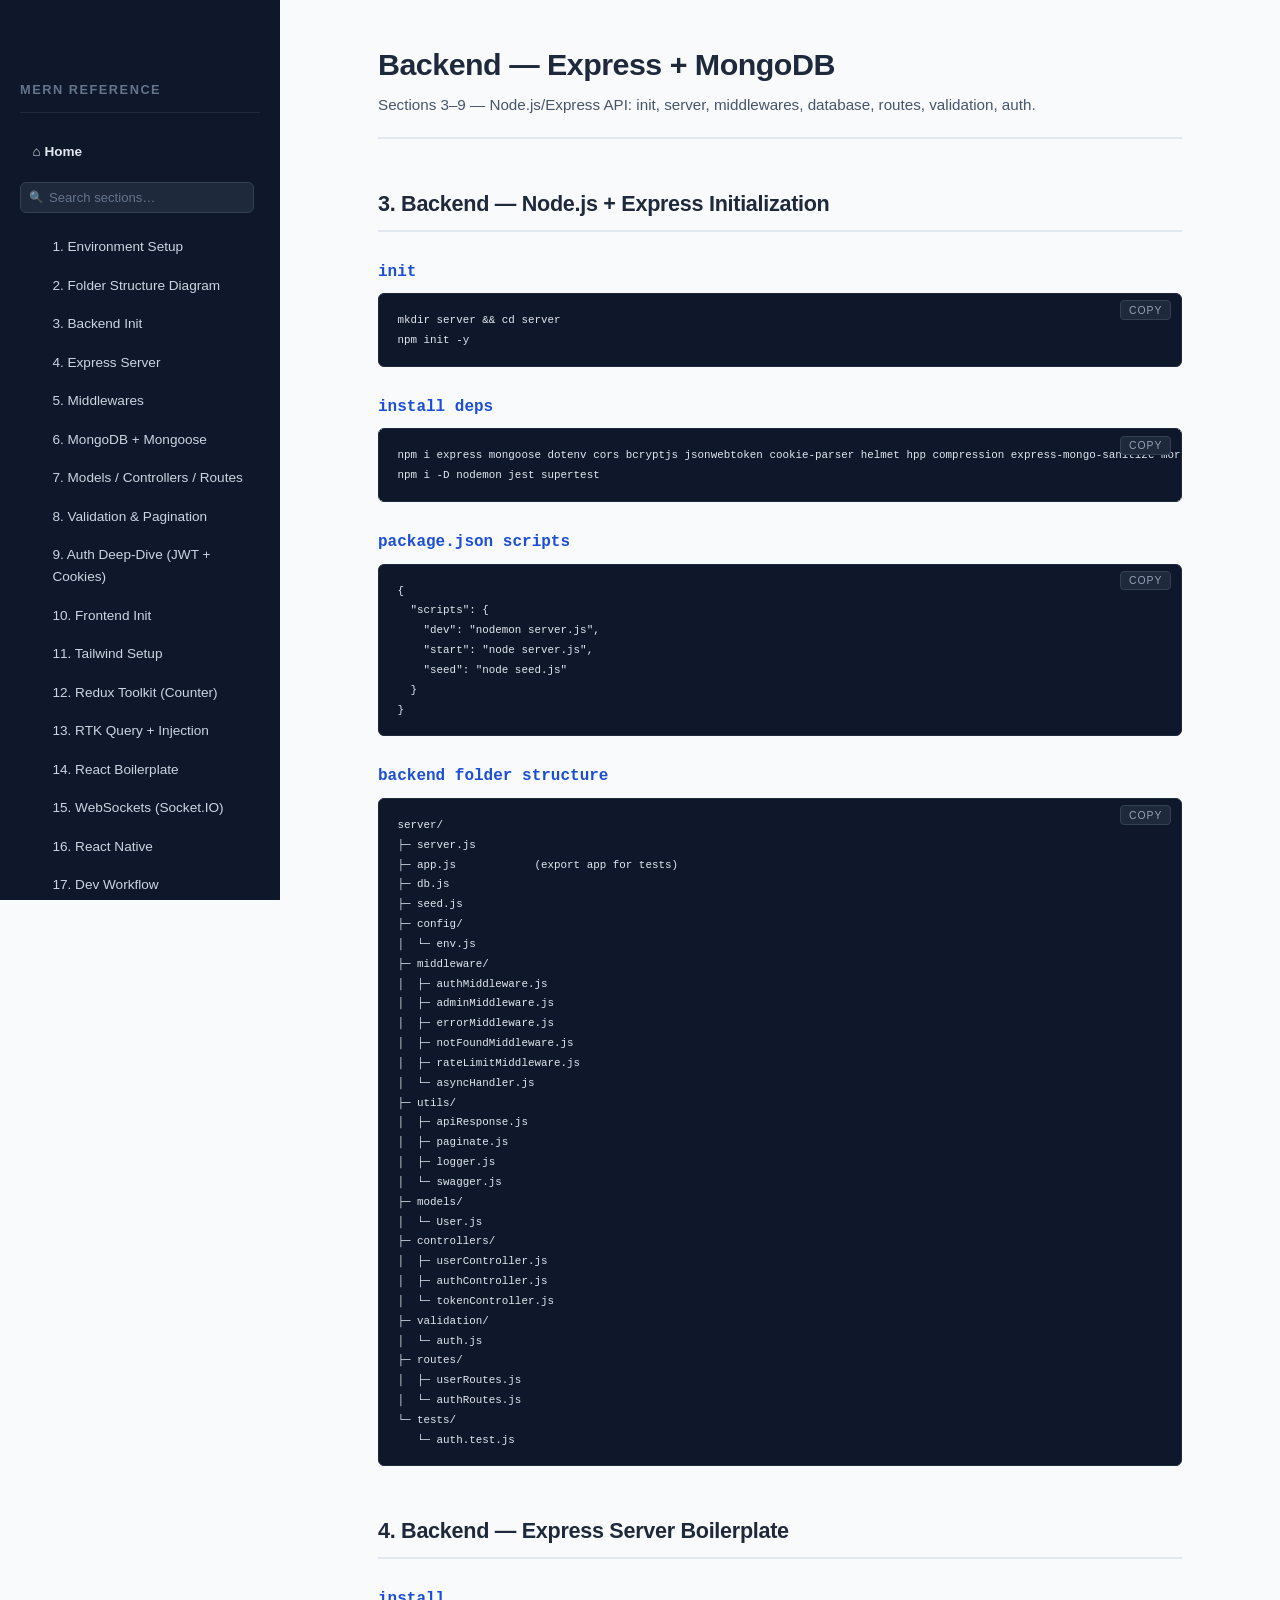
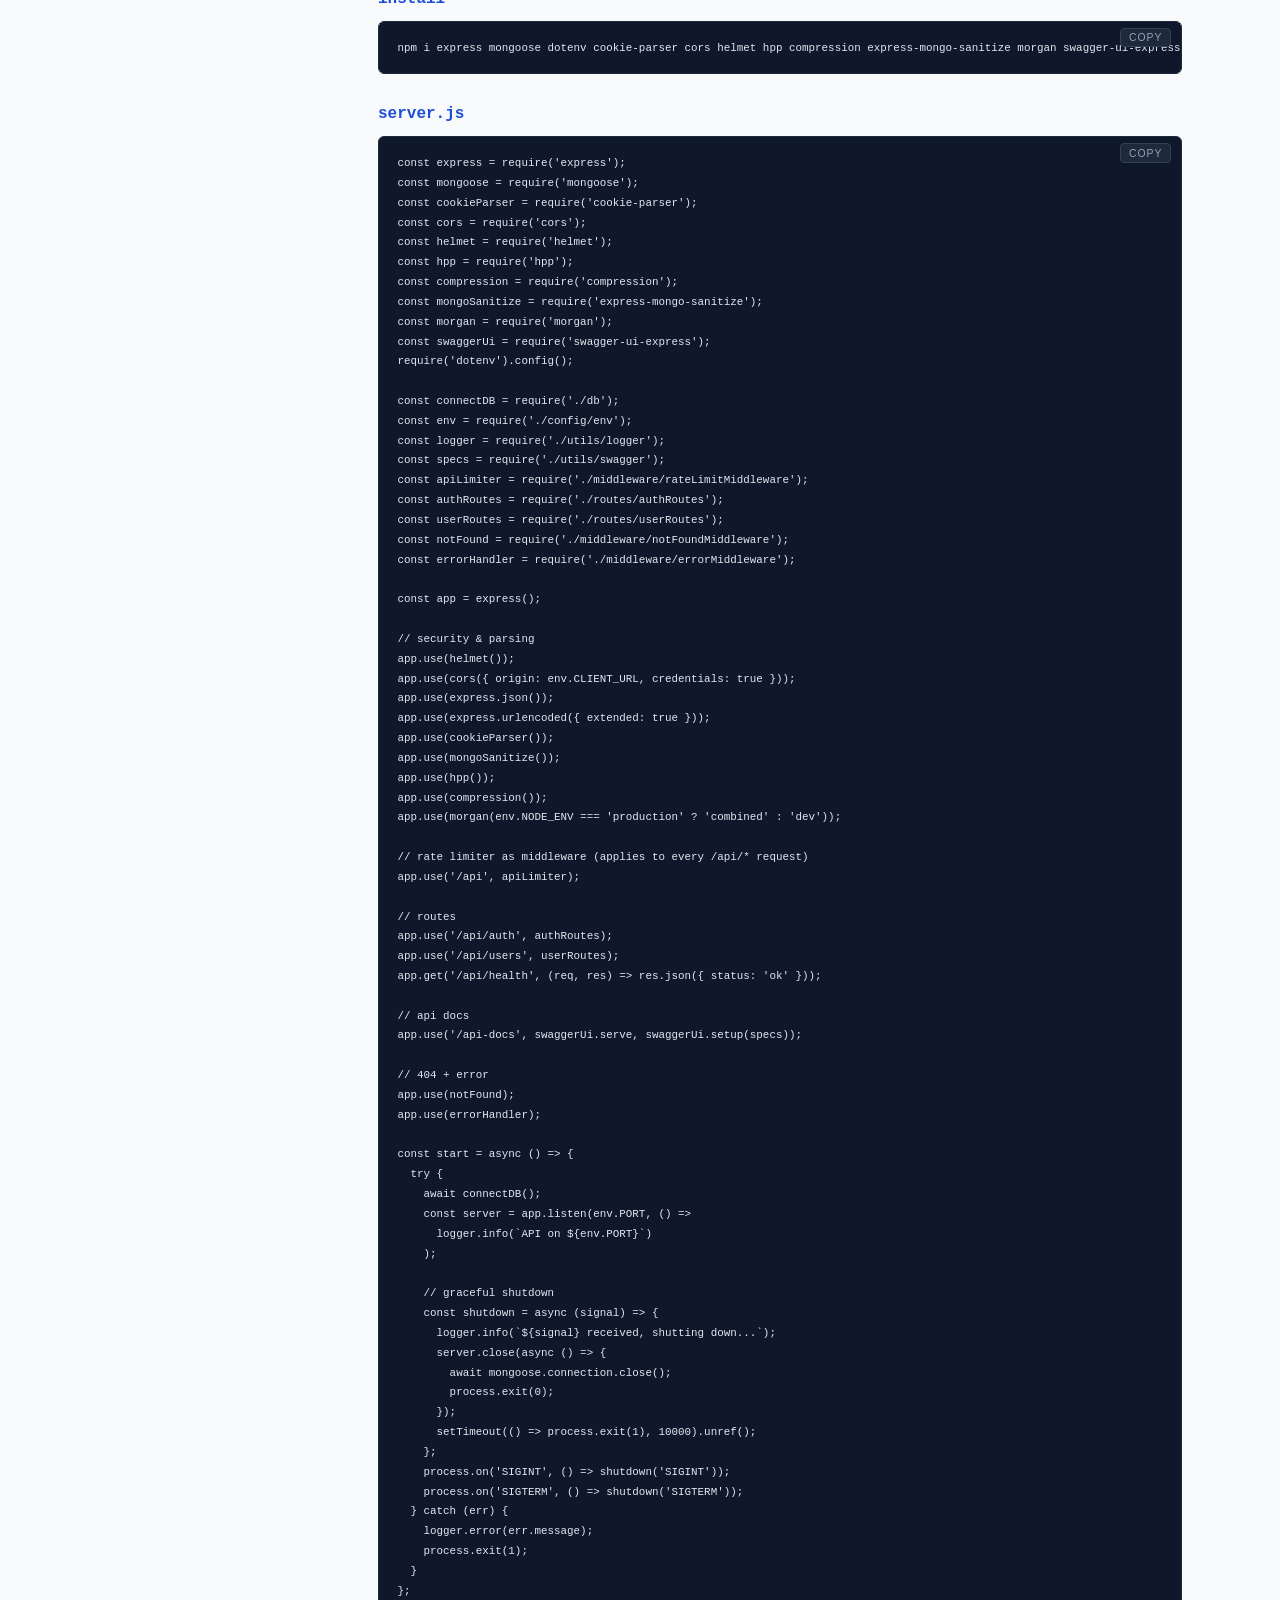
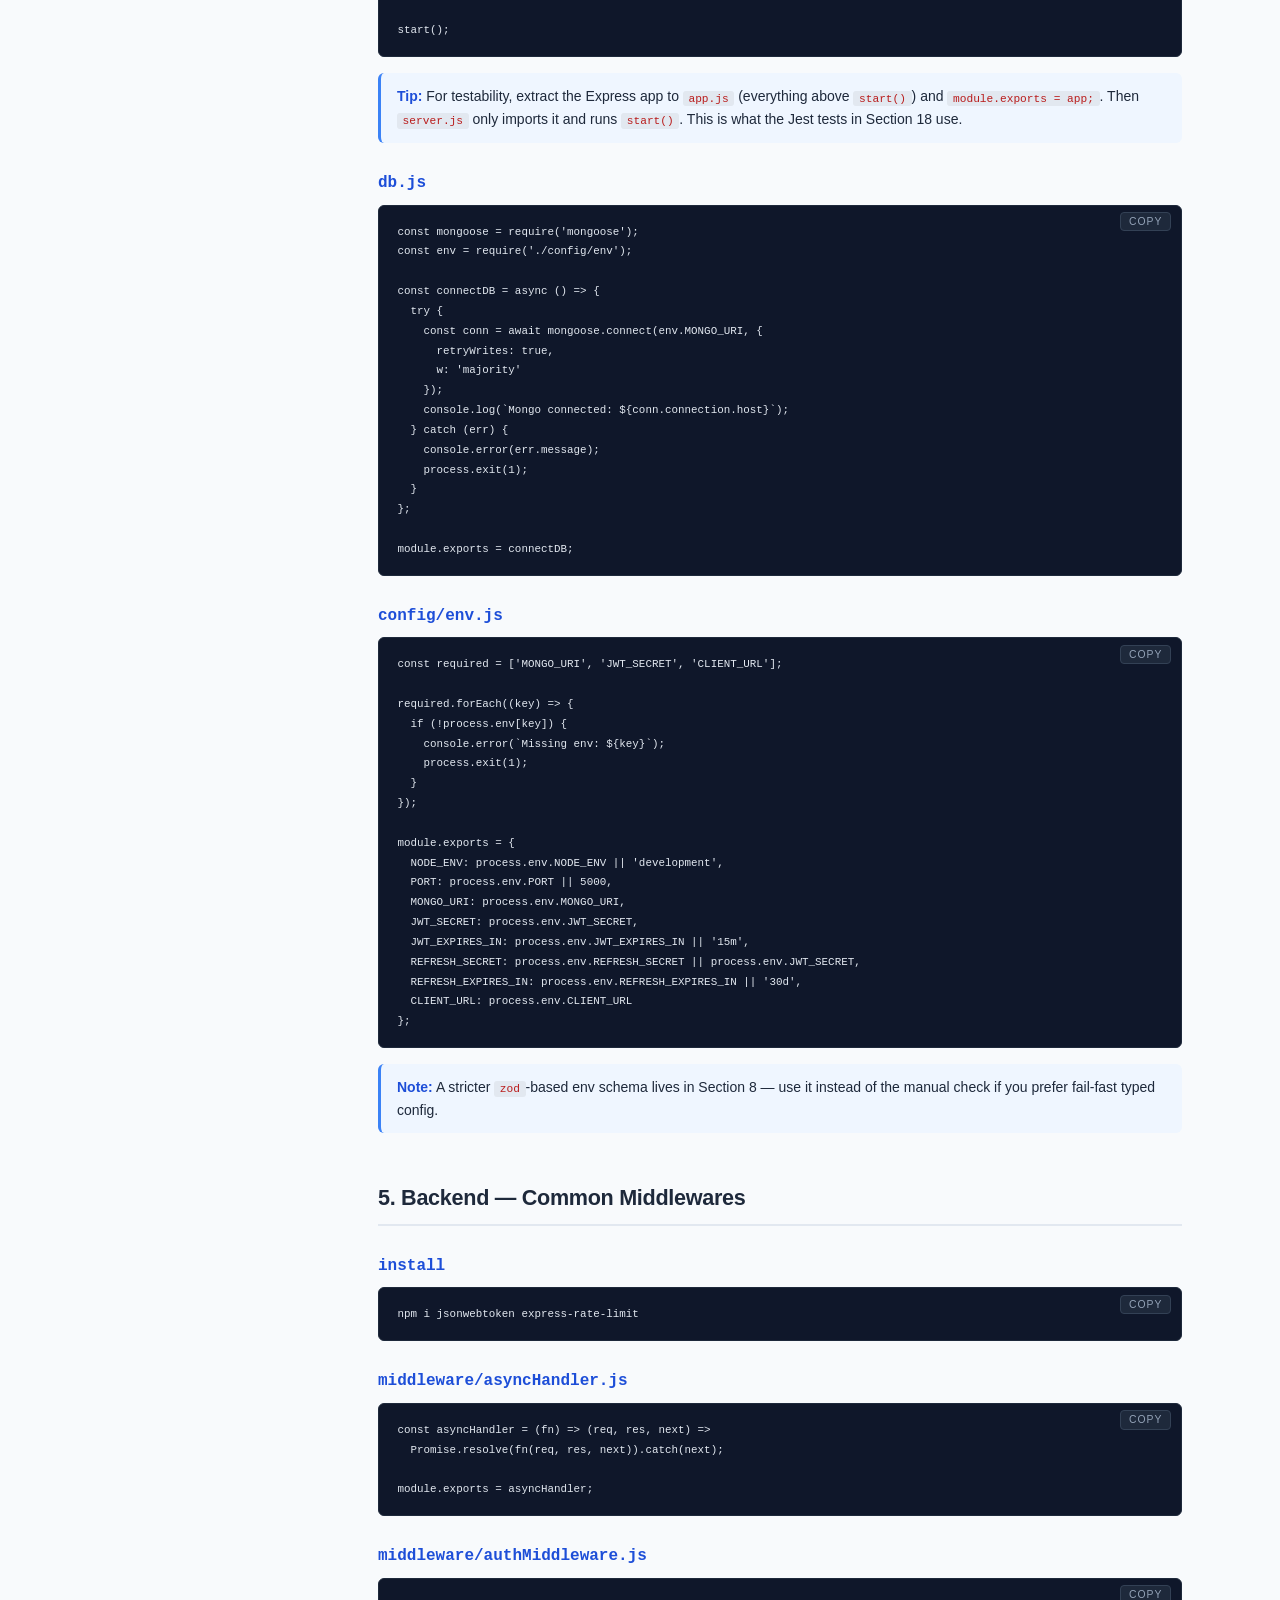
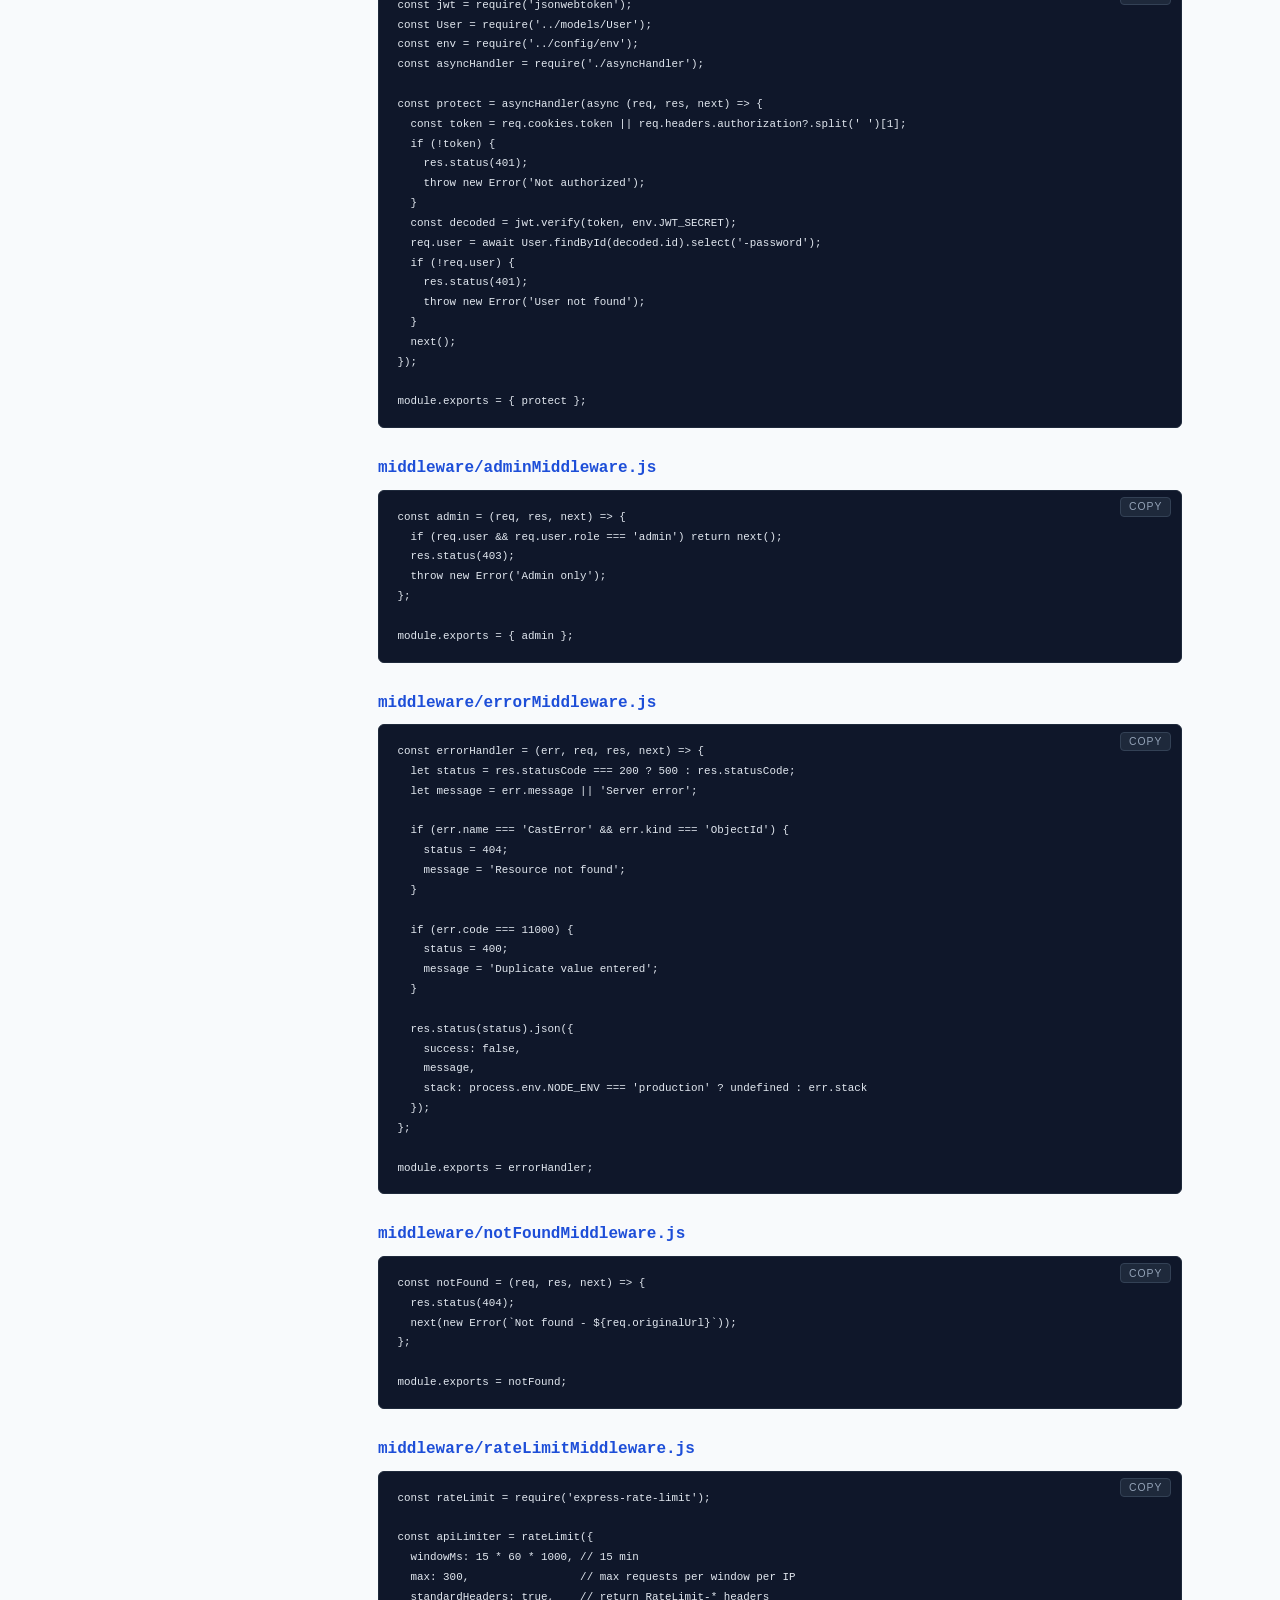
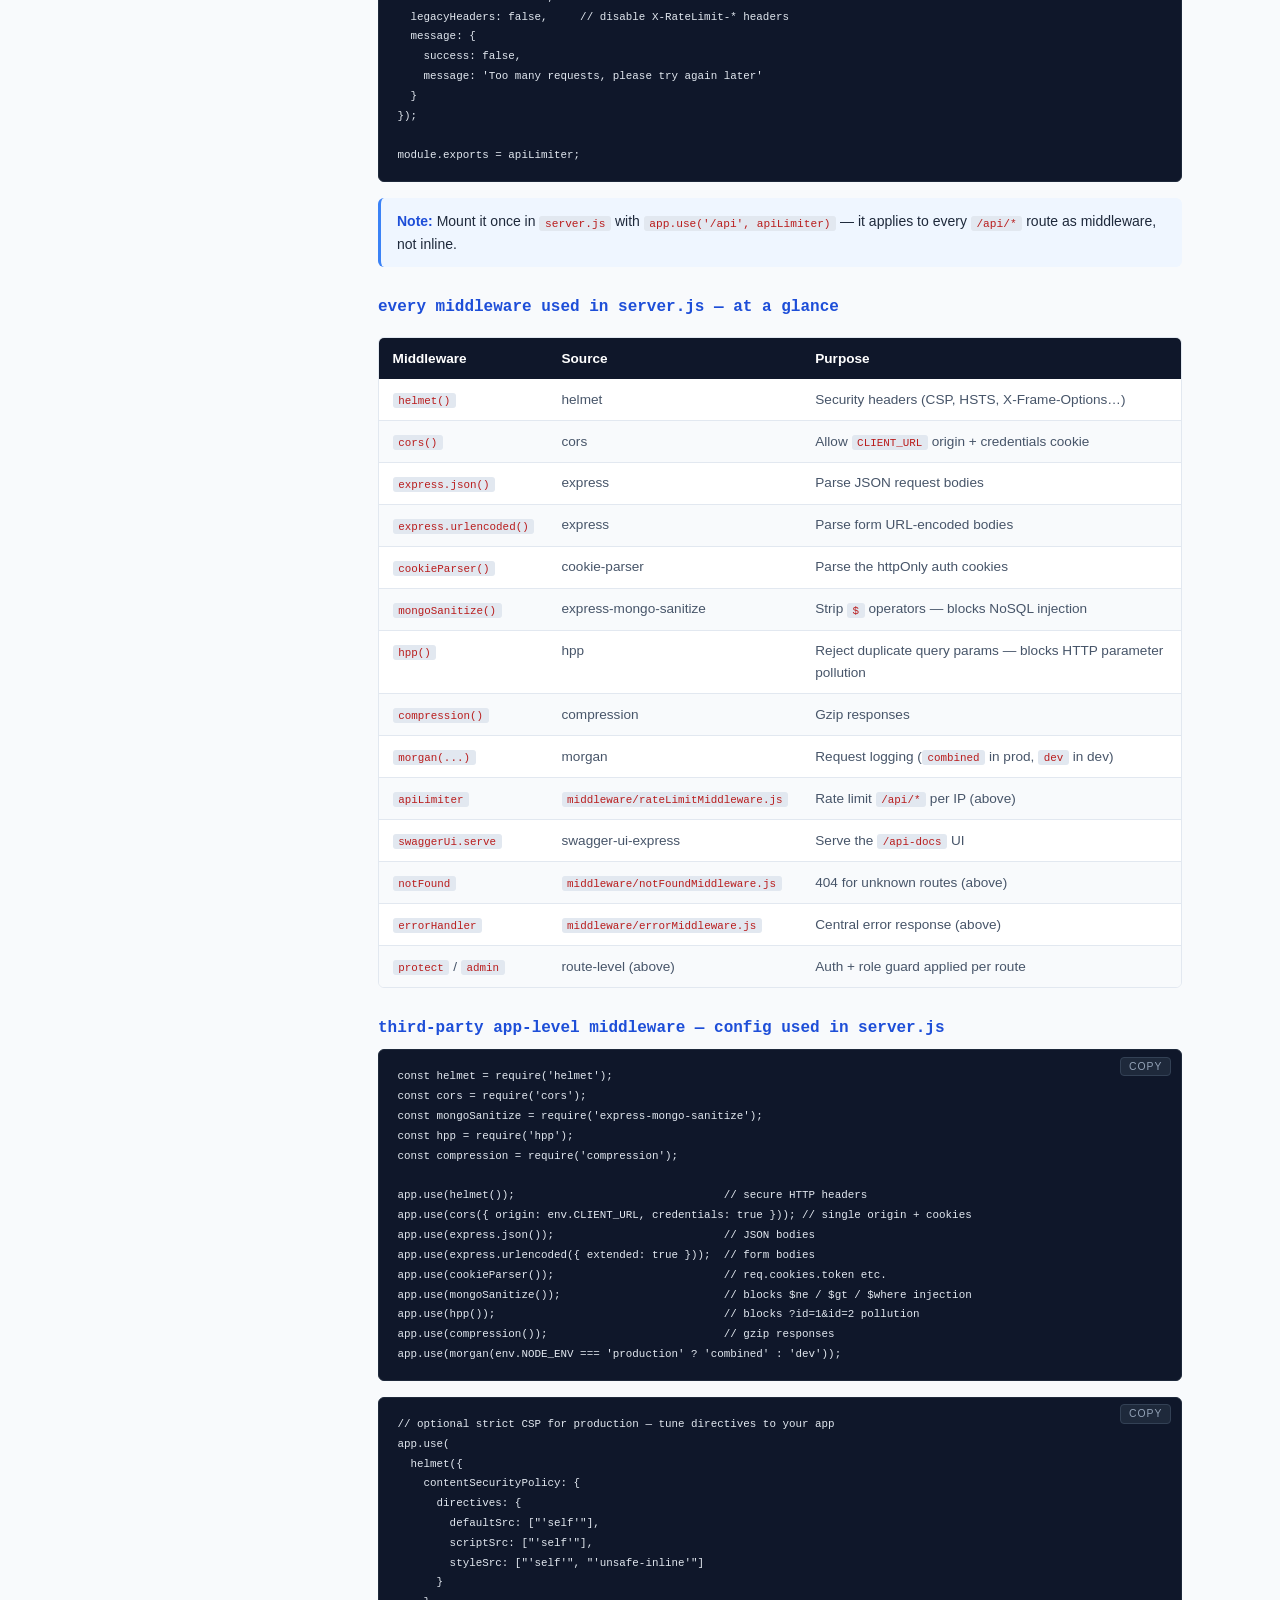
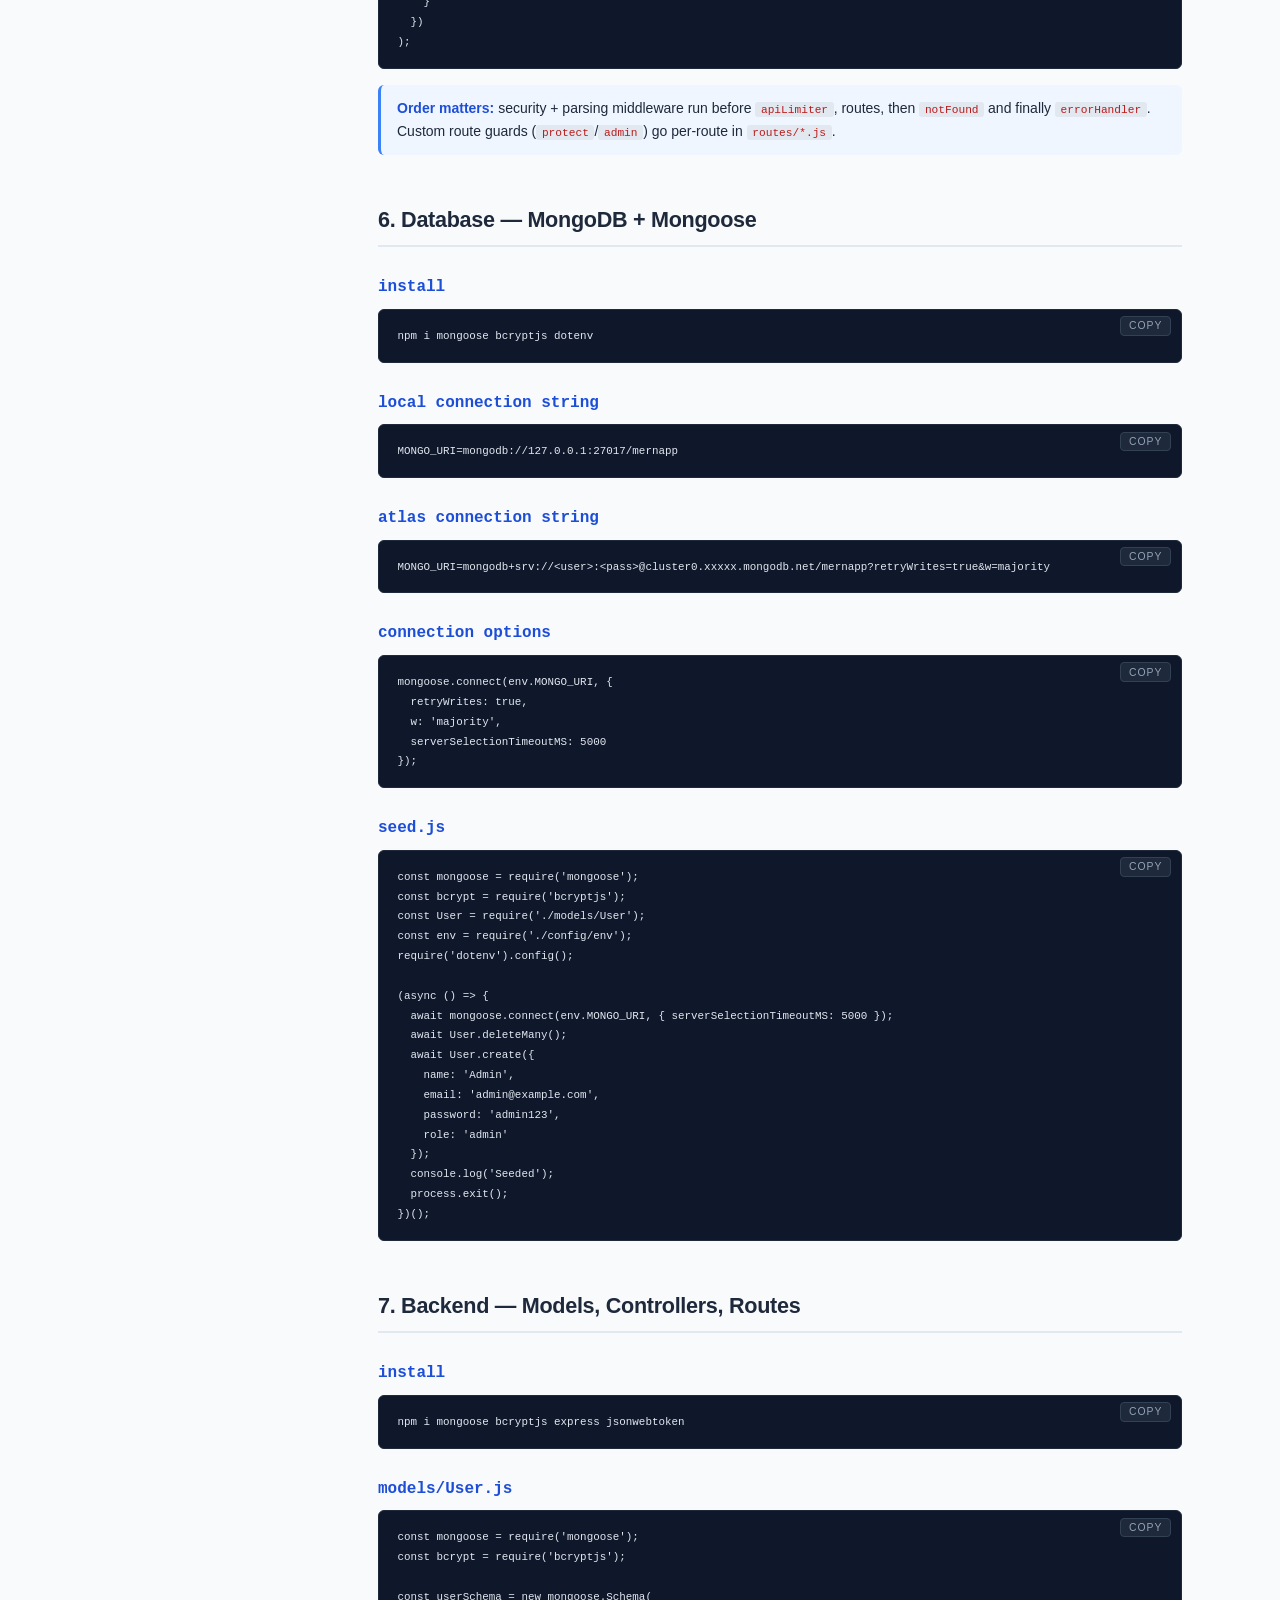
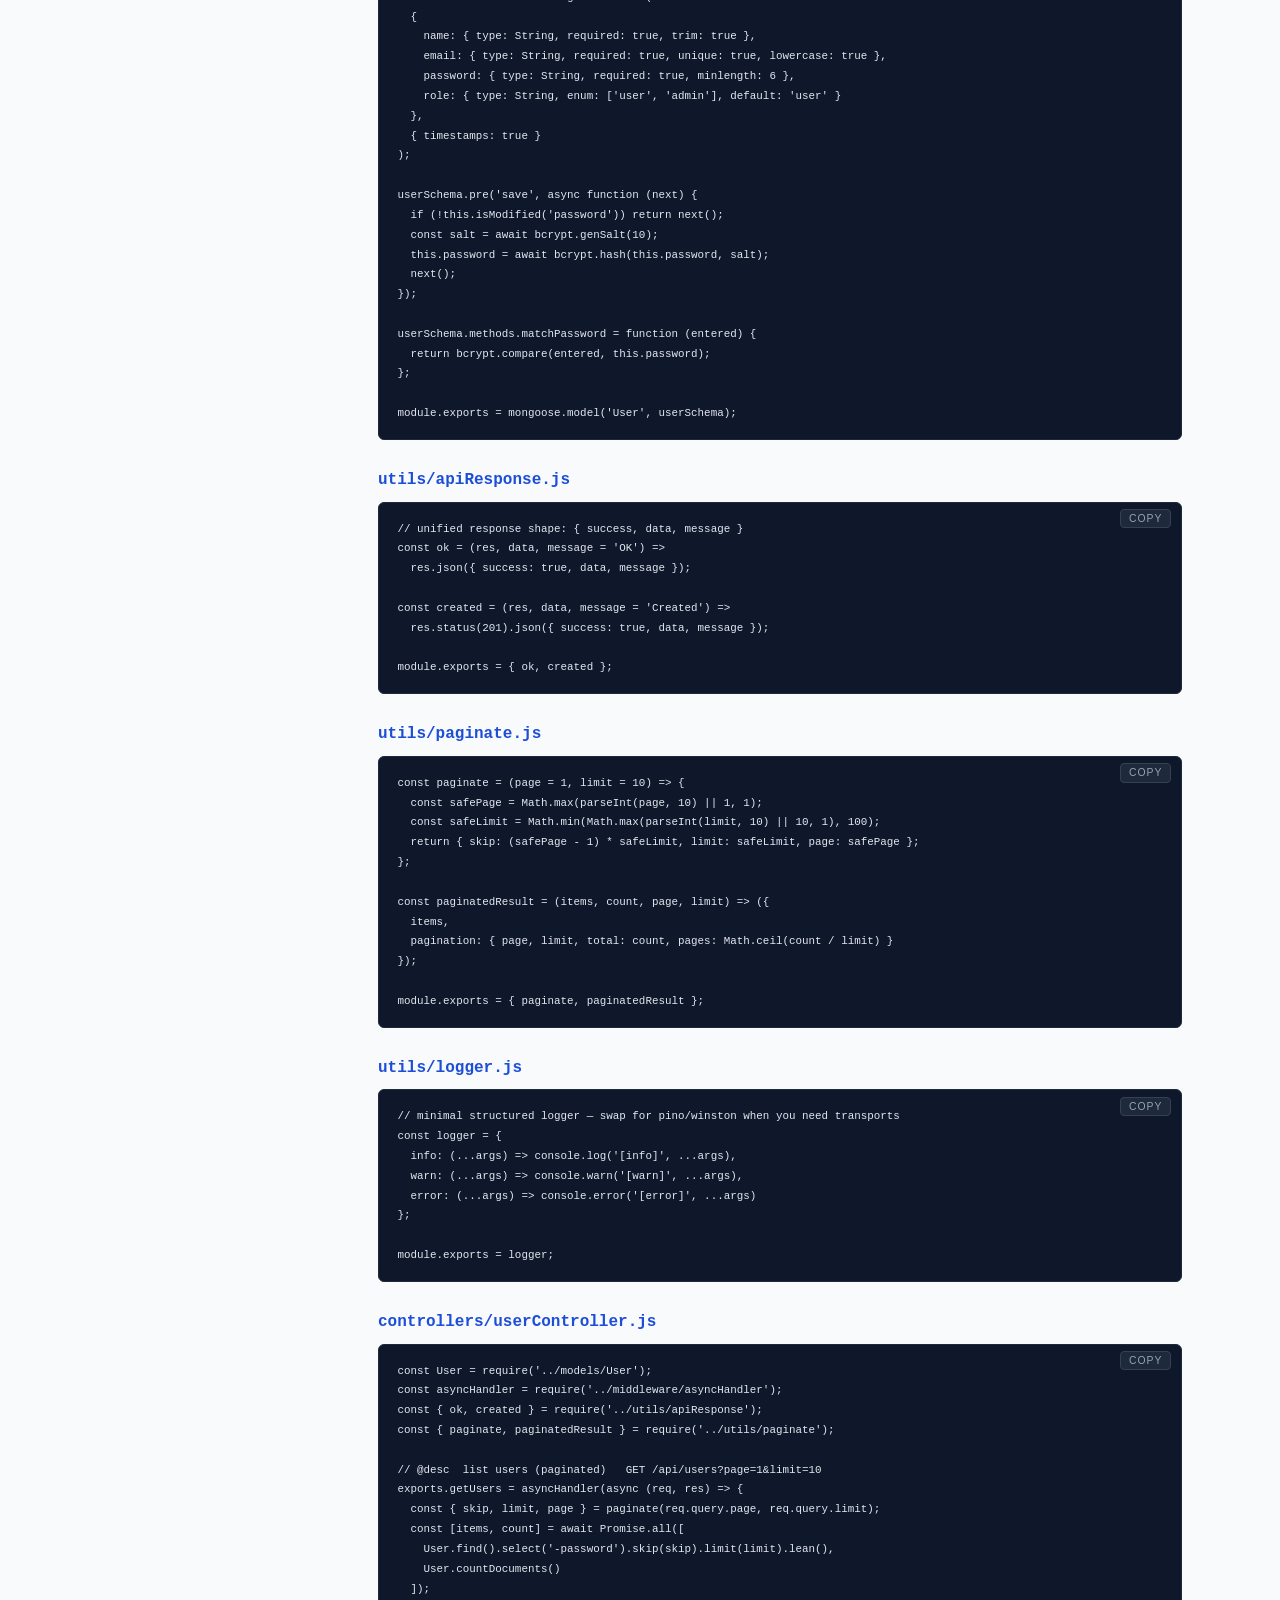
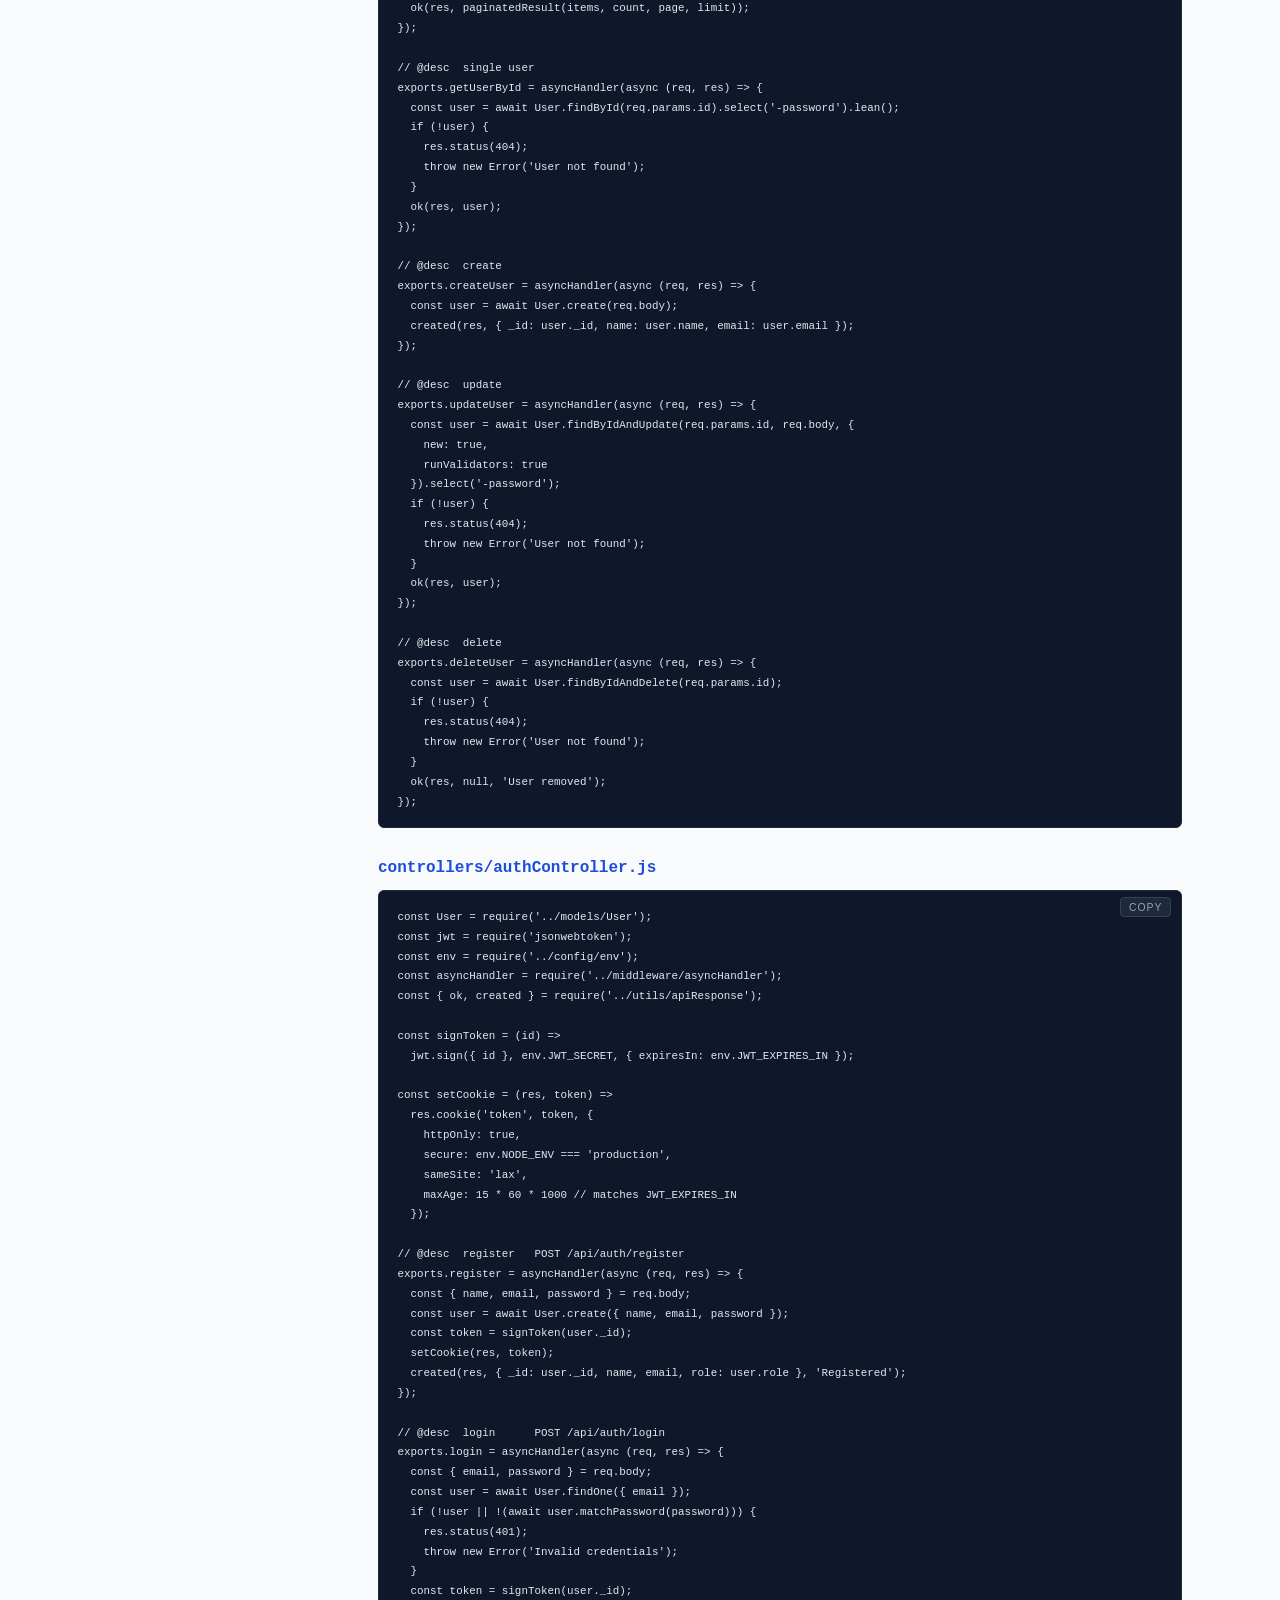
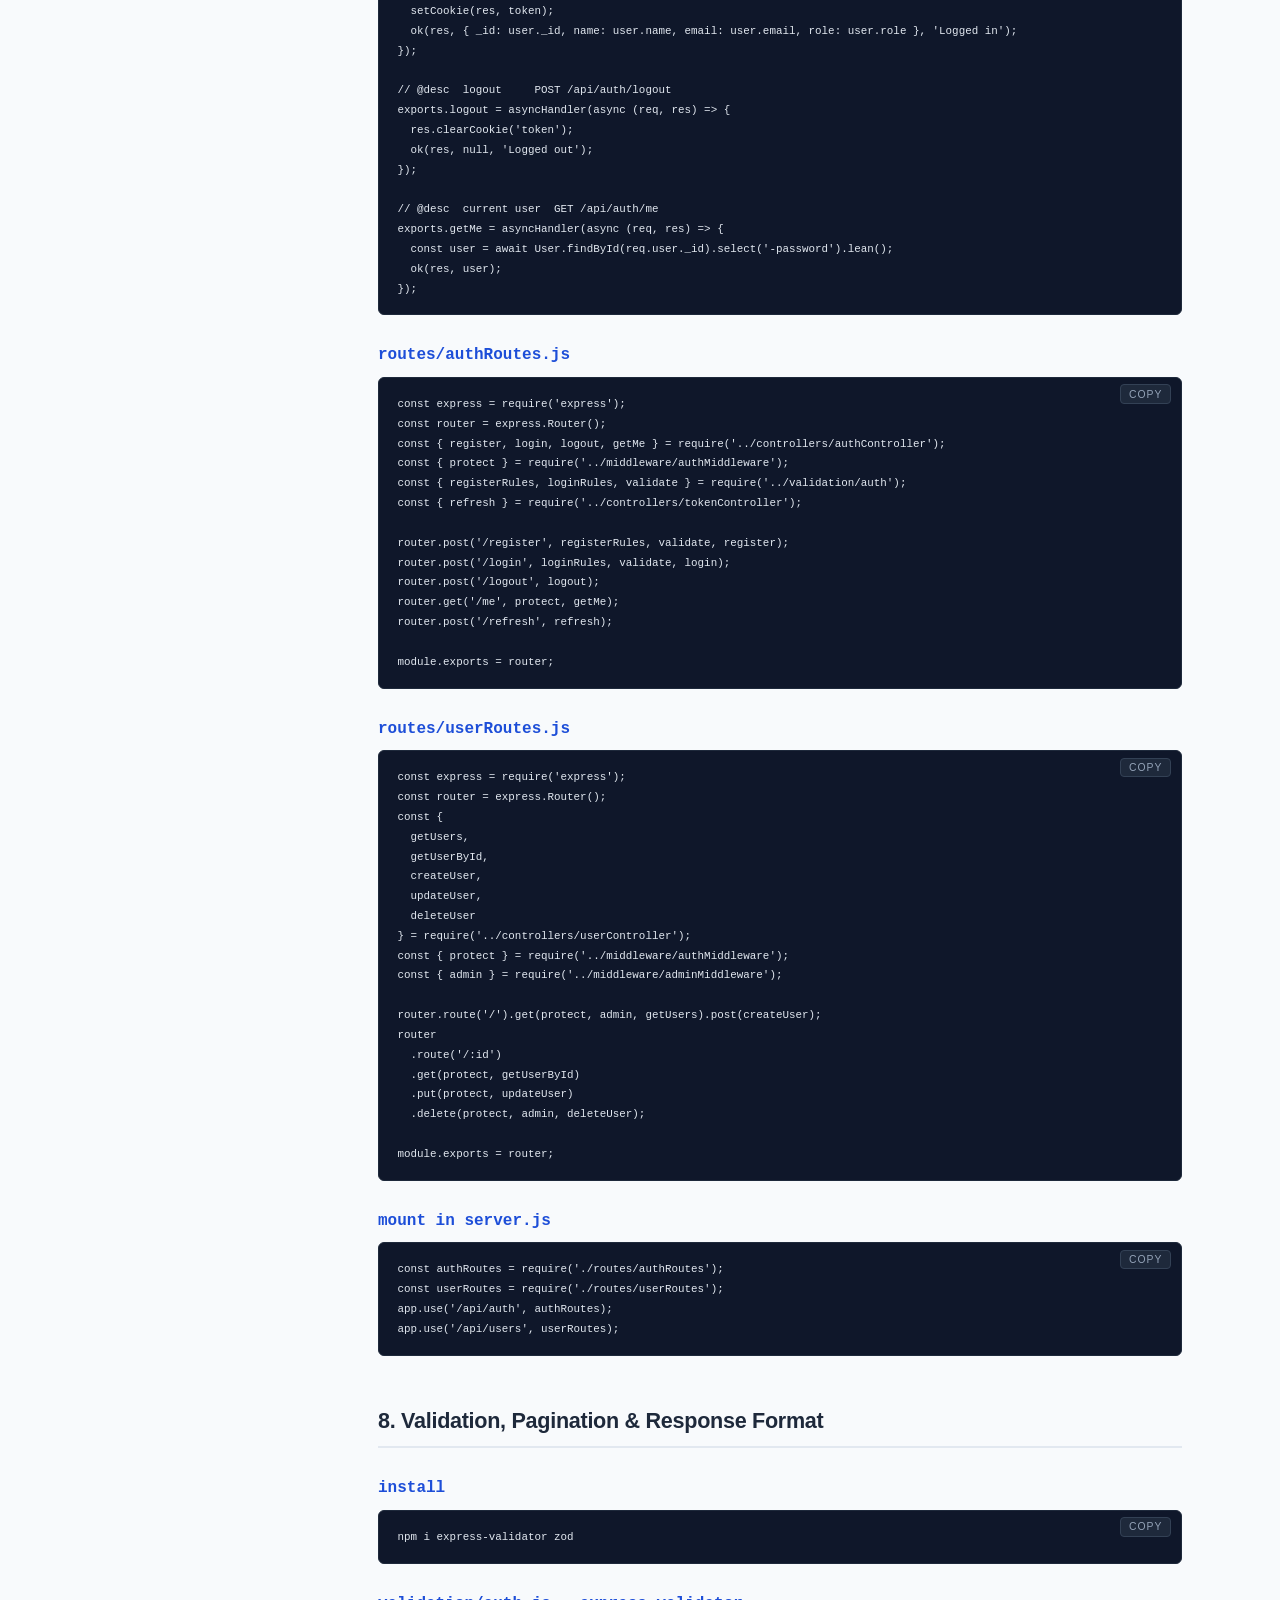
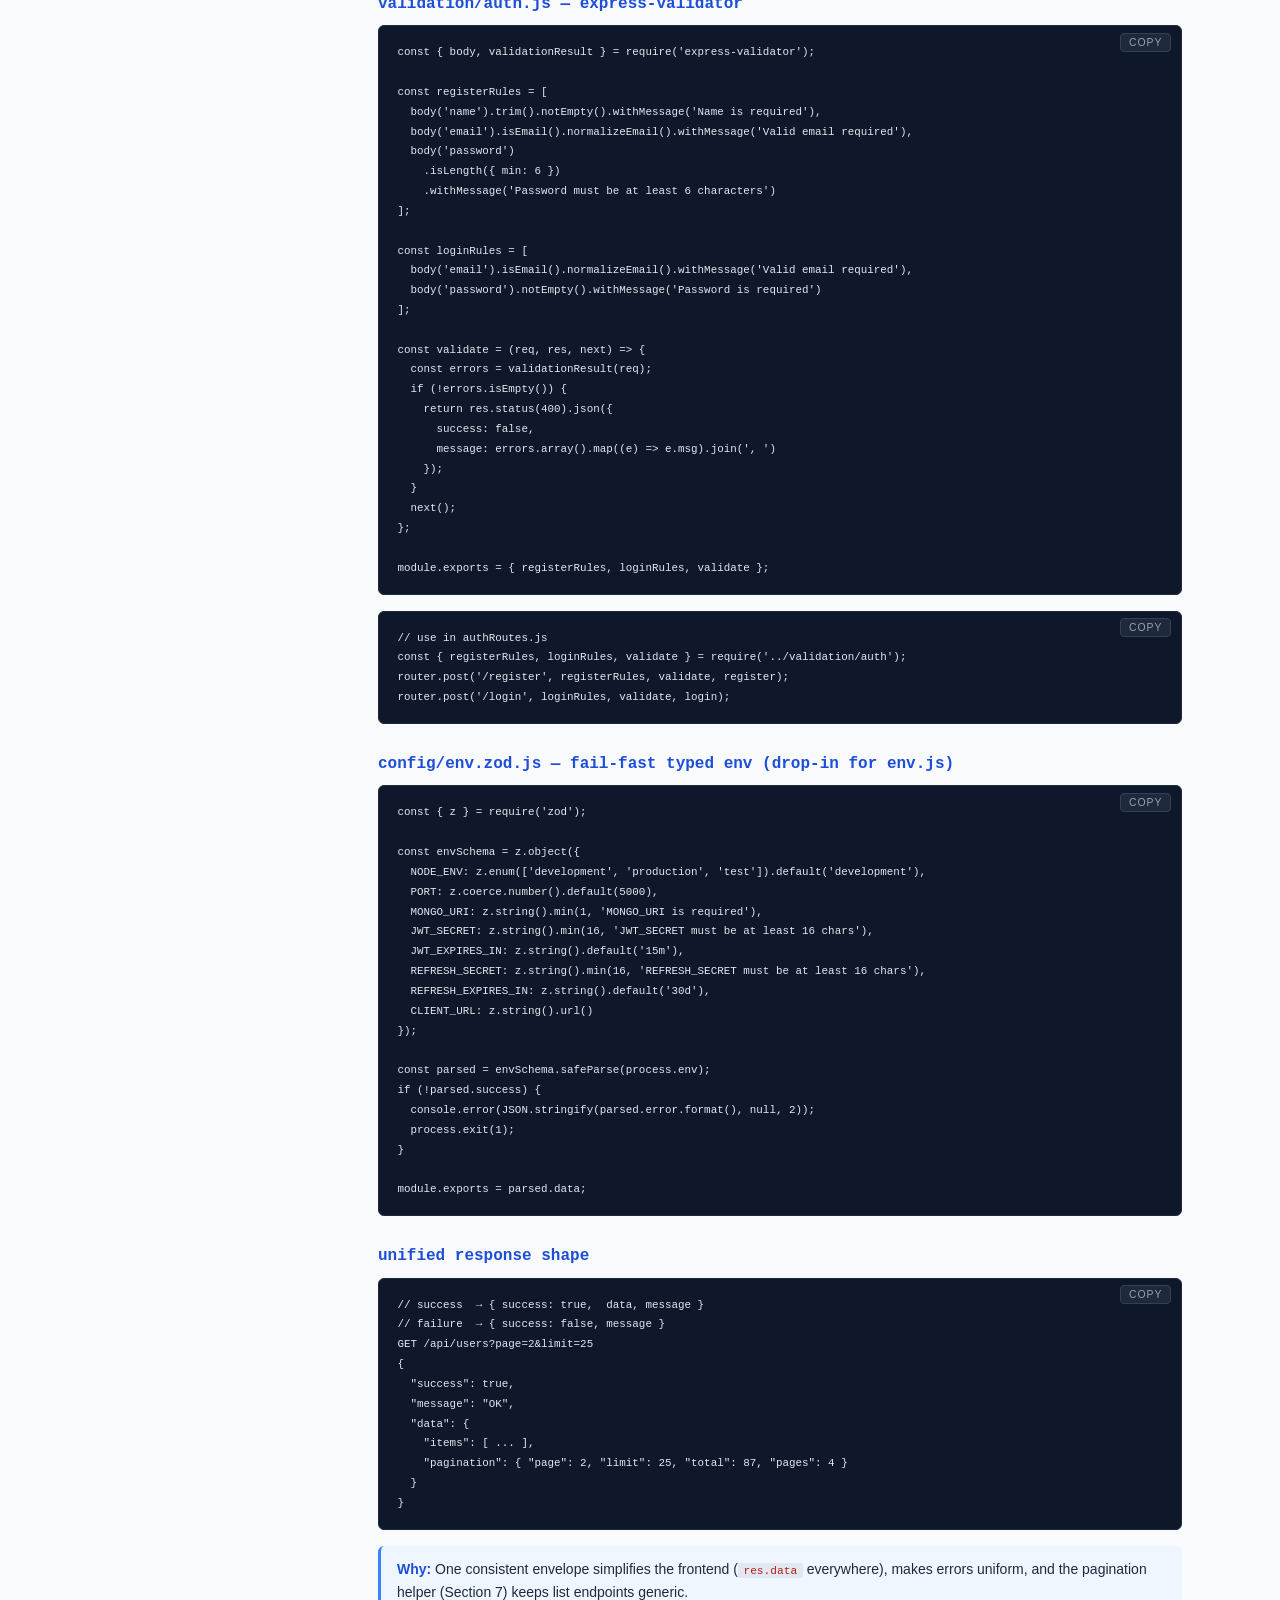
==== commit e8344571: "Add sections 27 (Other JS Libraries/Phaser) and 28 (Frontend Animations), top sidebar home button, r" ====
--- a/backend/backend.html
+++ b/backend/backend.html
@@ -14,6 +14,7 @@
 
     <nav class="sidebar" id="sidebar">
       <h2>MERN Reference</h2>
+      <p class="sidebar-home-top"><a href="../index.html">⌂ Home</a></p>
       <div class="search-wrap">
         <div class="search-field">
           <input
@@ -43,28 +44,31 @@
         <li><a href="../frontend/frontend.html#s13">13. RTK Query + Injection</a></li>
         <li><a href="../frontend/frontend.html#s14">14. React Boilerplate</a></li>
         <li><a href="../frontend/frontend.html#s15">15. WebSockets (Socket.IO)</a></li>
-        <li><a href="../devops/devops.html#s16">16. Dev Workflow</a></li>
+        <li><a href="../frontend/frontend.html#s16">16. React Native</a></li>
+        <li><a href="../devops/devops.html#s17">17. Dev Workflow</a></li>
         <li>
-          <a href="../devops/devops.html#s17">17. Testing (Jest + Supertest / Vitest)</a>
+          <a href="../devops/devops.html#s18">18. Testing (Jest + Supertest / Vitest)</a>
           <ul>
-            <li><a href="../devops/devops.html#s17a">A. API — Jest + Supertest</a></li>
-            <li><a href="../devops/devops.html#s17b">B. UI — Vitest + RTL</a></li>
+            <li><a href="../devops/devops.html#s18a">A. API — Jest + Supertest</a></li>
+            <li><a href="../devops/devops.html#s18b">B. UI — Vitest + RTL</a></li>
           </ul>
         </li>
         <li>
-          <a href="../reference/reference.html#s18">18. TypeScript Setup + Commands</a>
+          <a href="../reference/reference.html#s19">19. TypeScript Setup + Commands</a>
           <ul>
-            <li><a href="../reference/reference.html#s18a">A. Node / Express (CommonJS)</a></li>
-            <li><a href="../reference/reference.html#s18b">B. Vite (React / Vue)</a></li>
+            <li><a href="../reference/reference.html#s19a">A. Node / Express (CommonJS)</a></li>
+            <li><a href="../reference/reference.html#s19b">B. Vite (React / Vue)</a></li>
           </ul>
         </li>
-        <li><a href="../devops/devops.html#s19">19. CI/CD + Docs</a></li>
-        <li><a href="../devops/devops.html#s20">20. Docker Setup</a></li>
-        <li><a href="../devops/devops.html#s21">21. VPS + Nginx + SSL</a></li>
-        <li><a href="../devops/devops.html#s22">22. SSL &amp; Certificate Authority (CA)</a></li>
-        <li><a href="../reference/reference.html#s23">23. Commands Cheat Sheet</a></li>
-        <li><a href="../reference/reference.html#s24">24. Ubuntu Commands Cheat Sheet</a></li>
-        <li><a href="../reference/reference.html#s25">25. Git &amp; GitHub</a></li>
+        <li><a href="../devops/devops.html#s20">20. CI/CD + Docs</a></li>
+        <li><a href="../devops/devops.html#s21">21. Docker Setup</a></li>
+        <li><a href="../devops/devops.html#s22">22. VPS + Nginx + SSL</a></li>
+        <li><a href="../devops/devops.html#s23">23. SSL &amp; Certificate Authority (CA)</a></li>
+        <li><a href="../reference/reference.html#s24">24. Commands Cheat Sheet</a></li>
+        <li><a href="../reference/reference.html#s25">25. Ubuntu Commands Cheat Sheet</a></li>
+        <li><a href="../reference/reference.html#s26">26. Git &amp; GitHub</a></li>
+        <li><a href="../frontend/frontend.html#s27">27. Other JS Libraries</a></li>
+        <li><a href="../frontend/frontend.html#s28">28. Frontend — Animations</a></li>
       </ul>
       <p id="searchEmpty" class="search-empty" hidden>No sections match.</p>
       <p class="sidebar-home"><a href="../index.html">⌂ back to index</a></p>
@@ -216,7 +220,7 @@
         <code>app.js</code> (everything above <code>start()</code>) and
         <code>module.exports = app;</code>. Then <code>server.js</code> only
         imports it and runs <code>start()</code>. This is what the Jest tests in
-        Section 17 use.
+        Section 18 use.
       </div>
 
       <h3>db.js</h3>
--- a/css/styles.css
+++ b/css/styles.css
@@ -168,6 +168,23 @@
   display: none;
 }
 
+.sidebar-home-top {
+  margin-bottom: 0.75rem;
+}
+
+.sidebar-home-top a {
+  display: inline-flex;
+  align-items: center;
+  gap: 0.4rem;
+  color: #e2e8f0;
+  text-decoration: none;
+  font-weight: 600;
+}
+
+.sidebar-home-top a:hover {
+  color: #38bdf8;
+}
+
 .sidebar-home {
   margin-top: 1rem;
   padding-top: 0.75rem;
